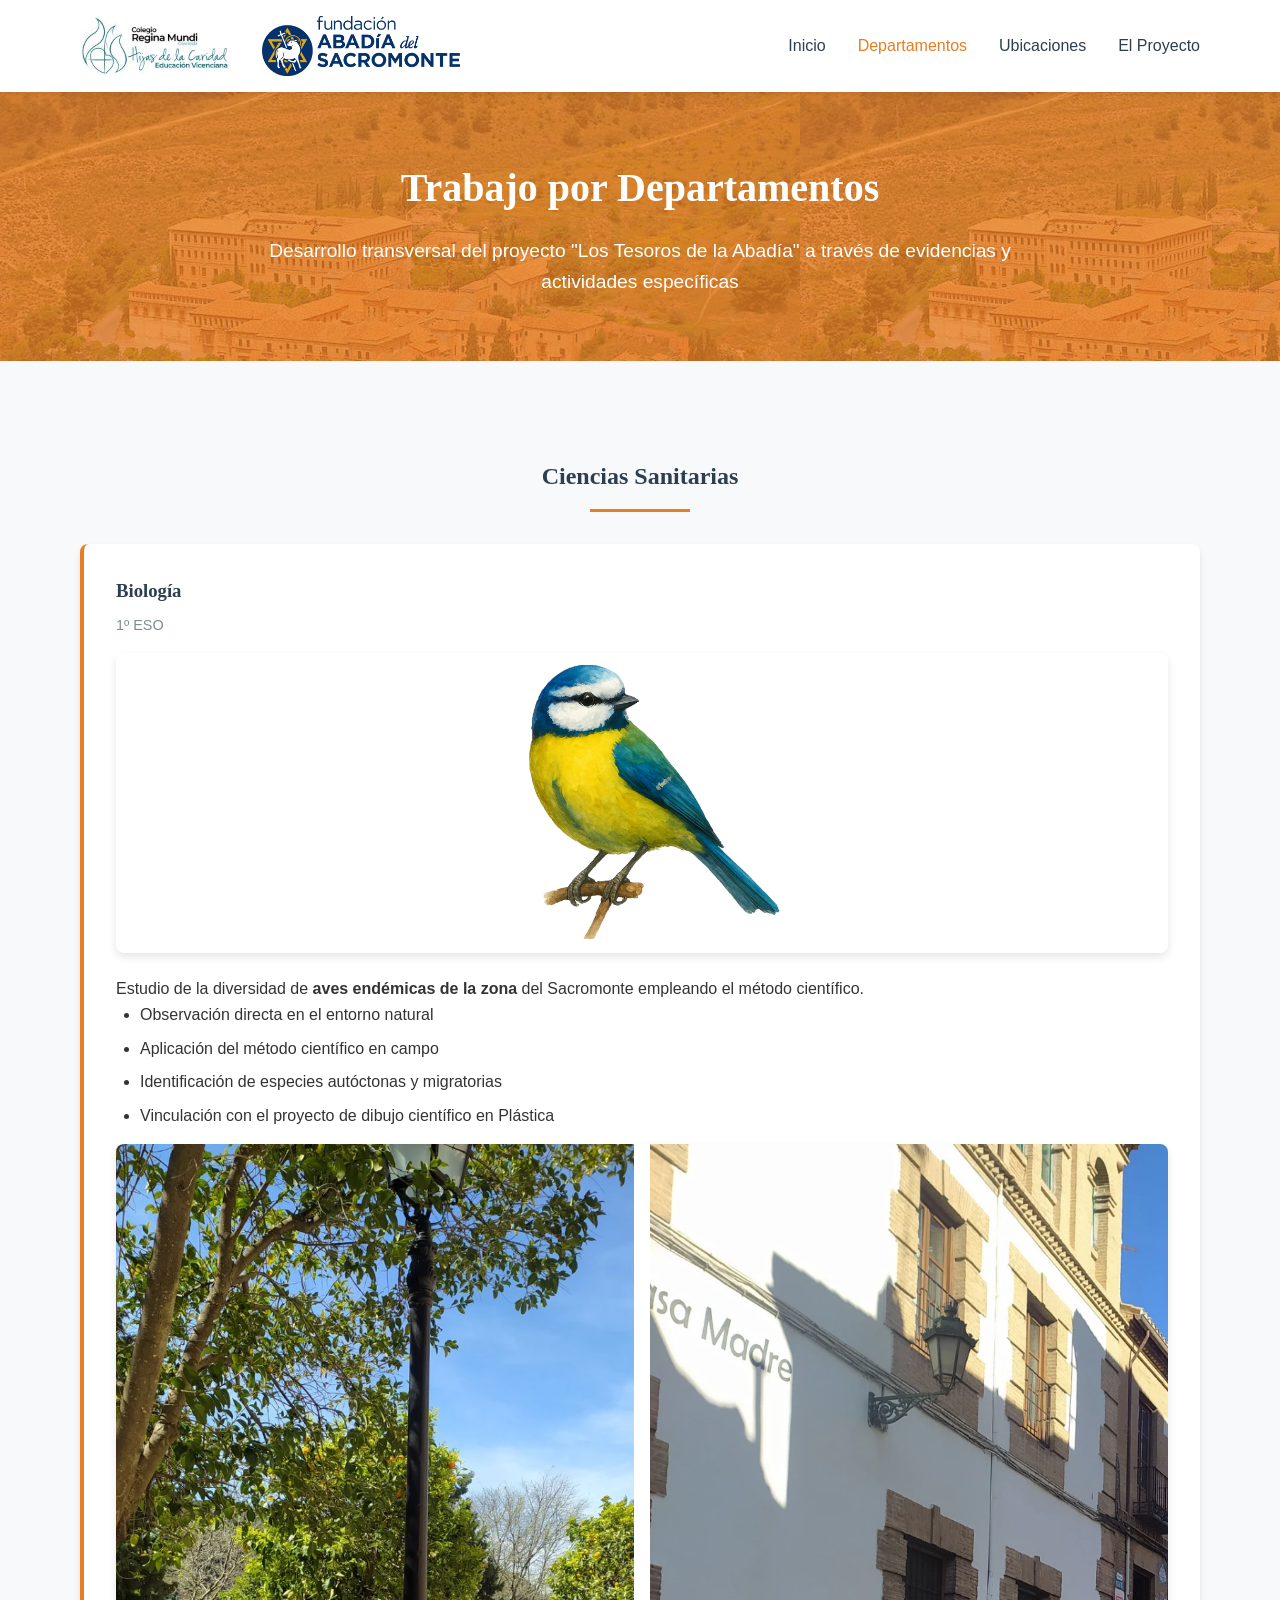
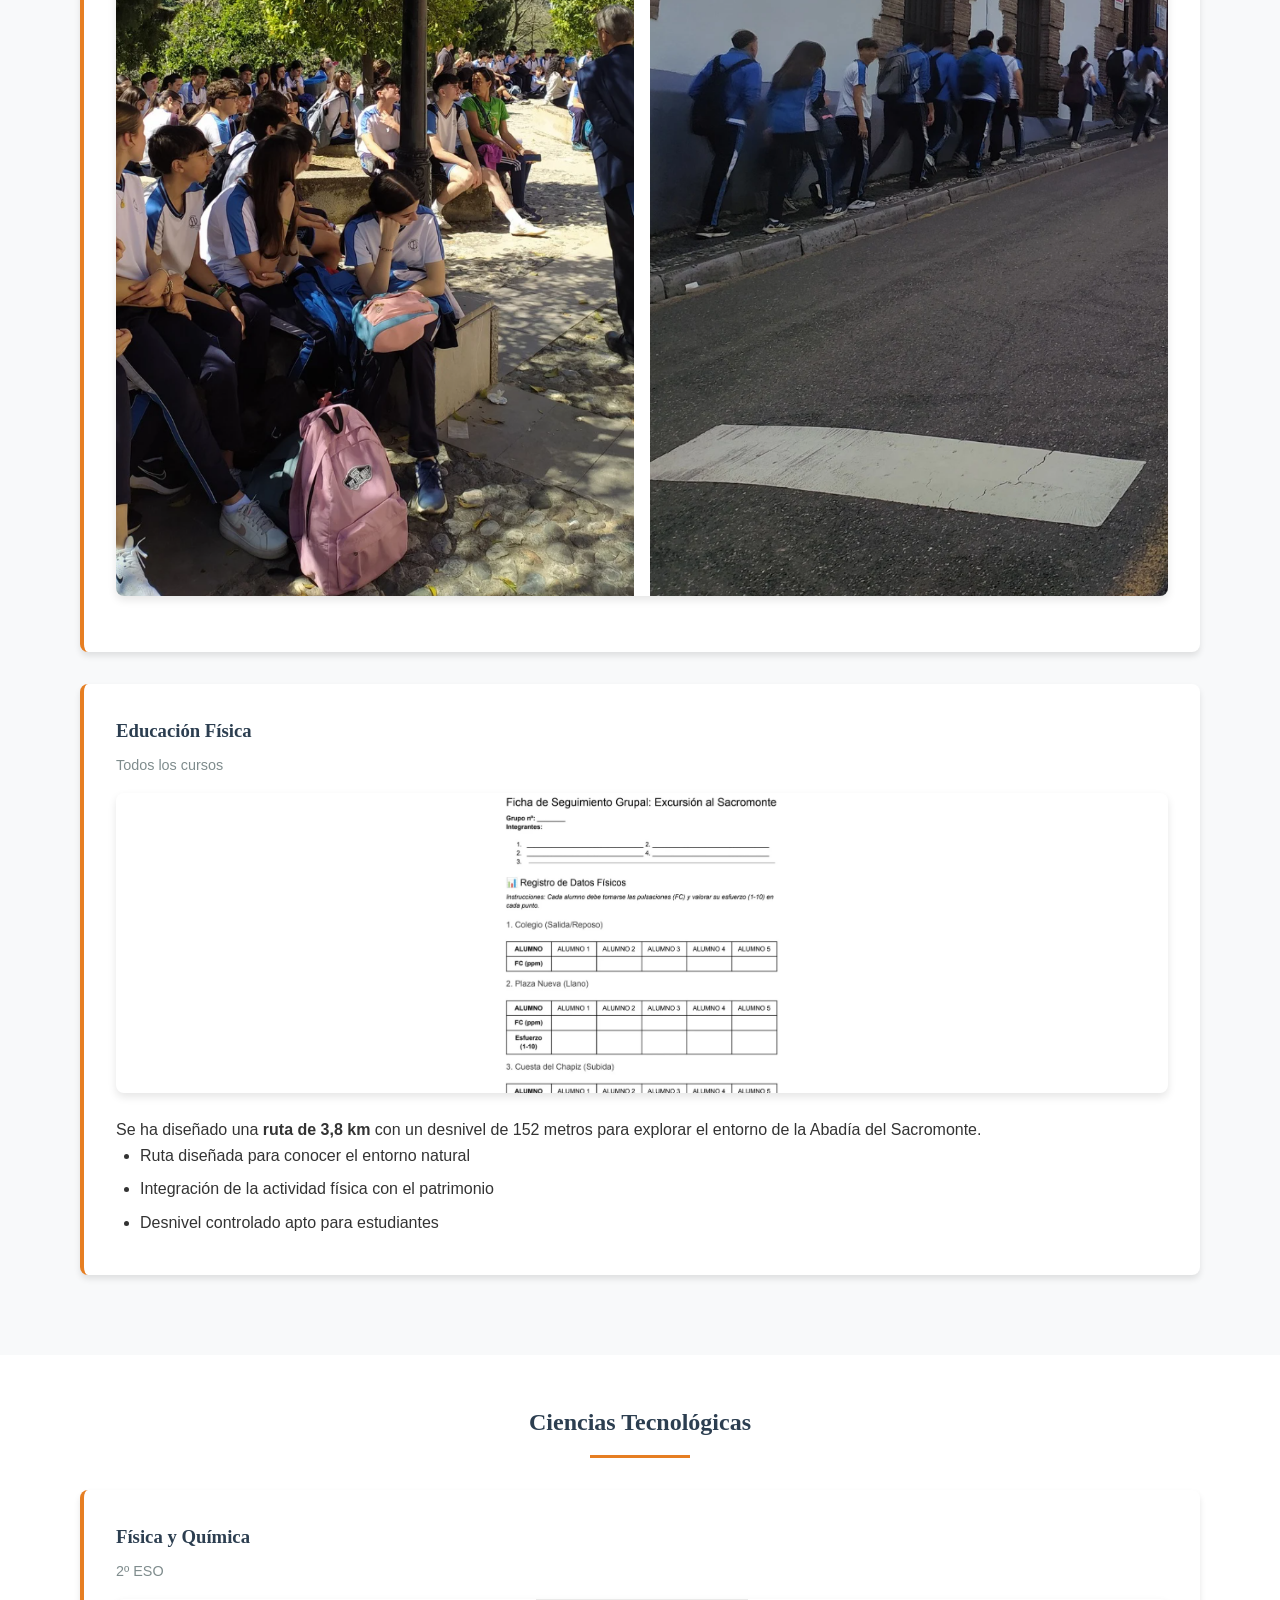
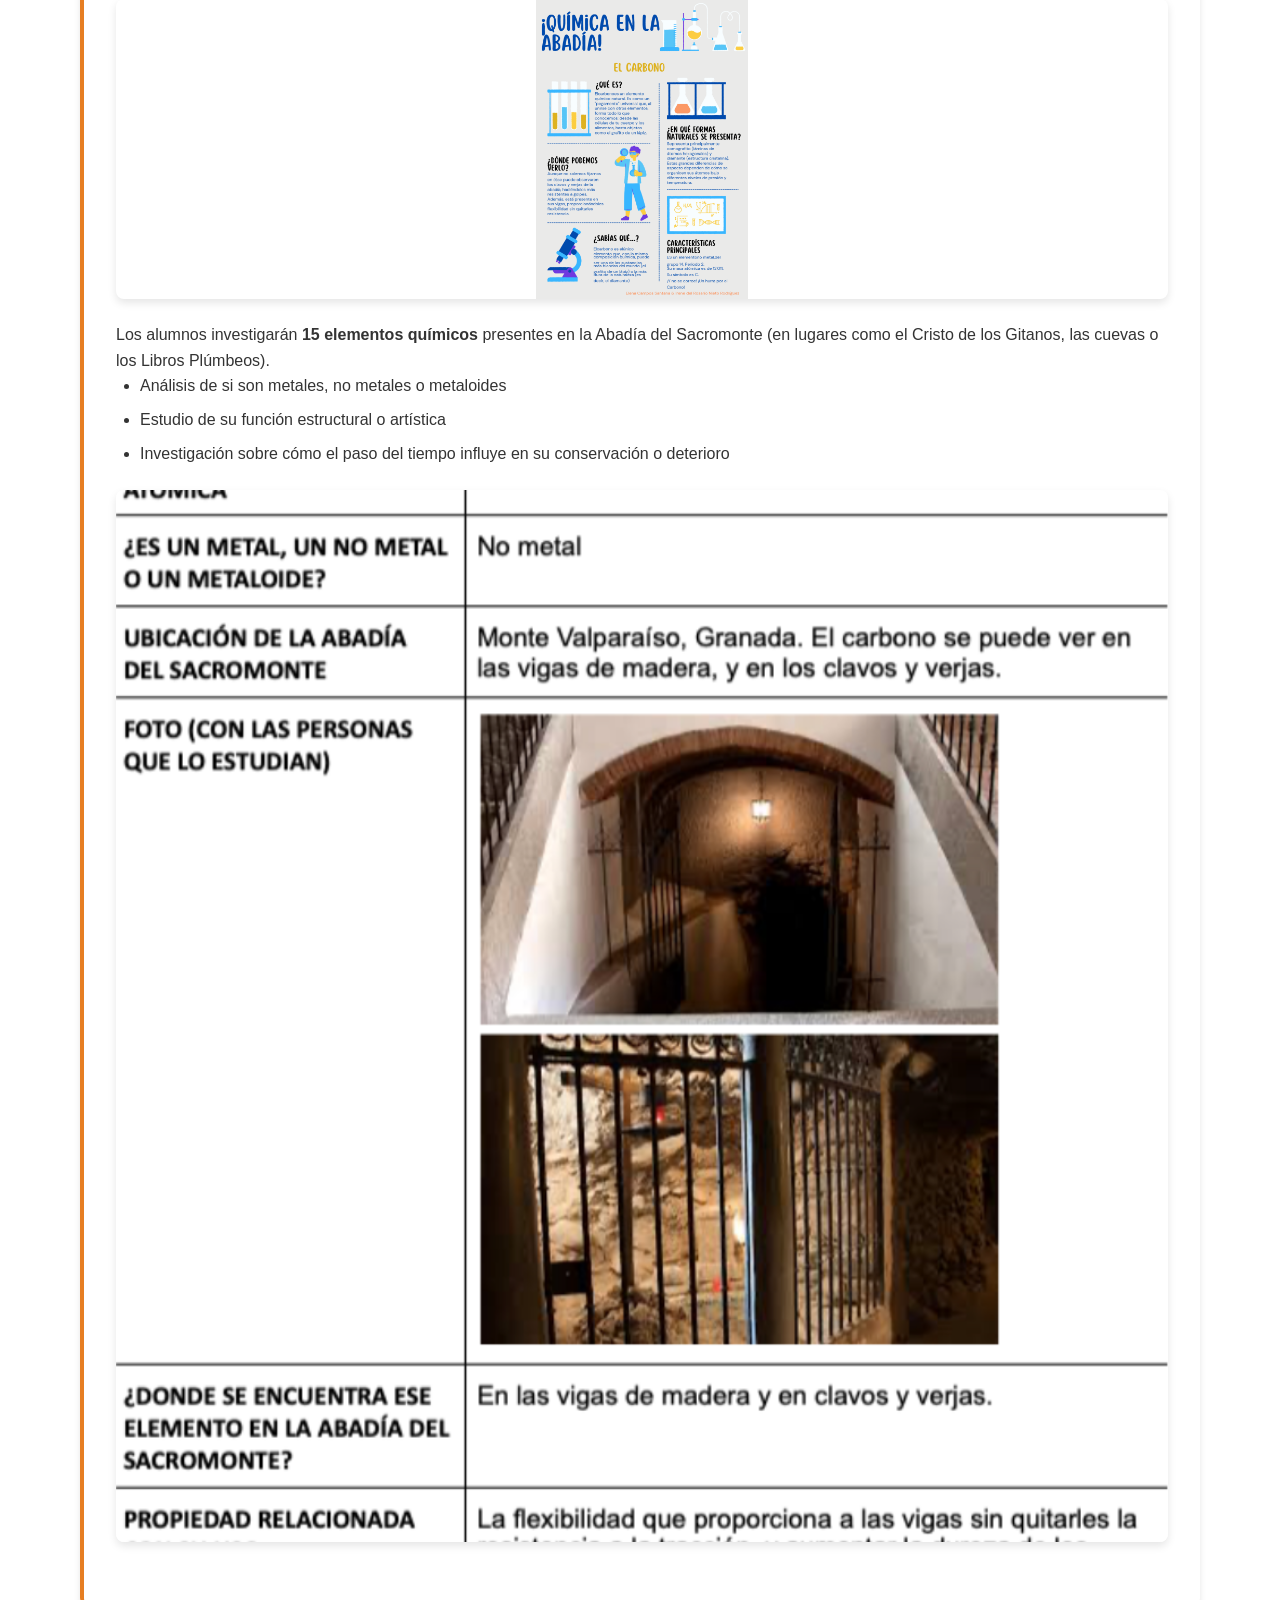
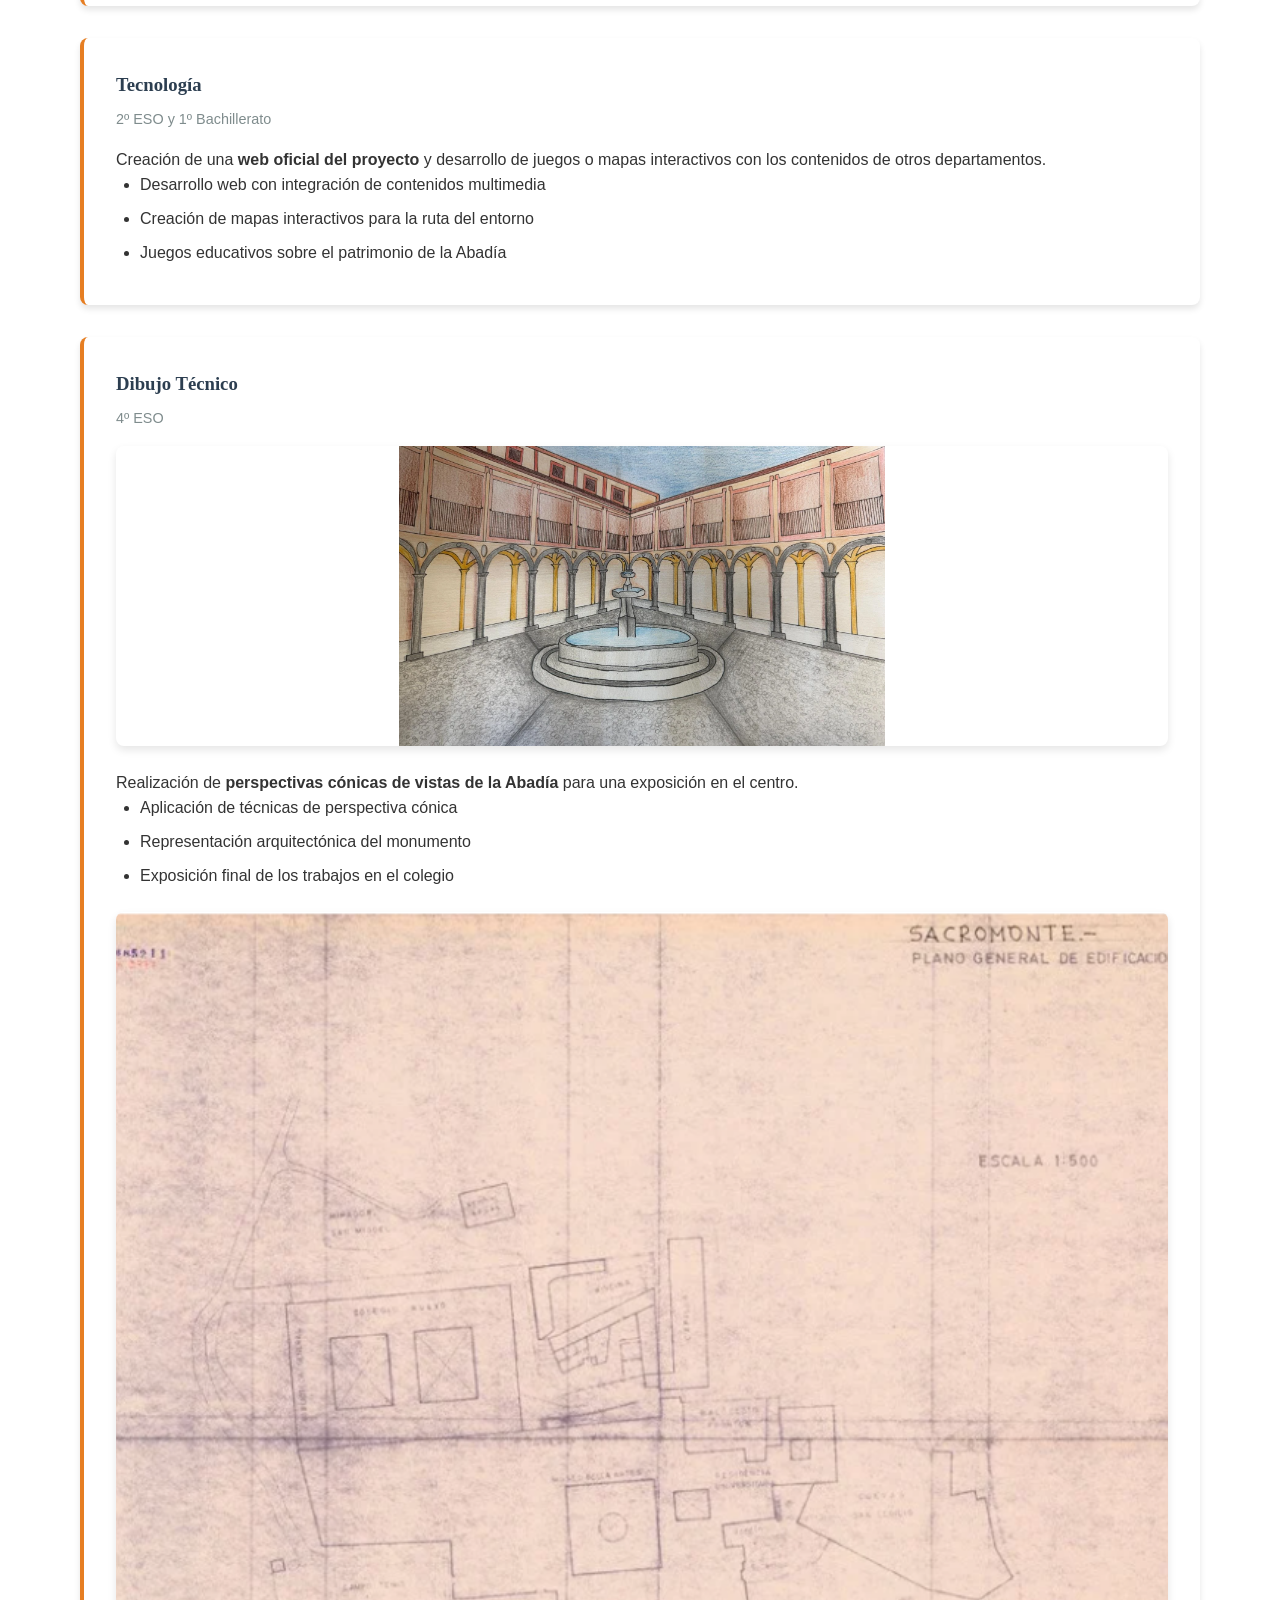
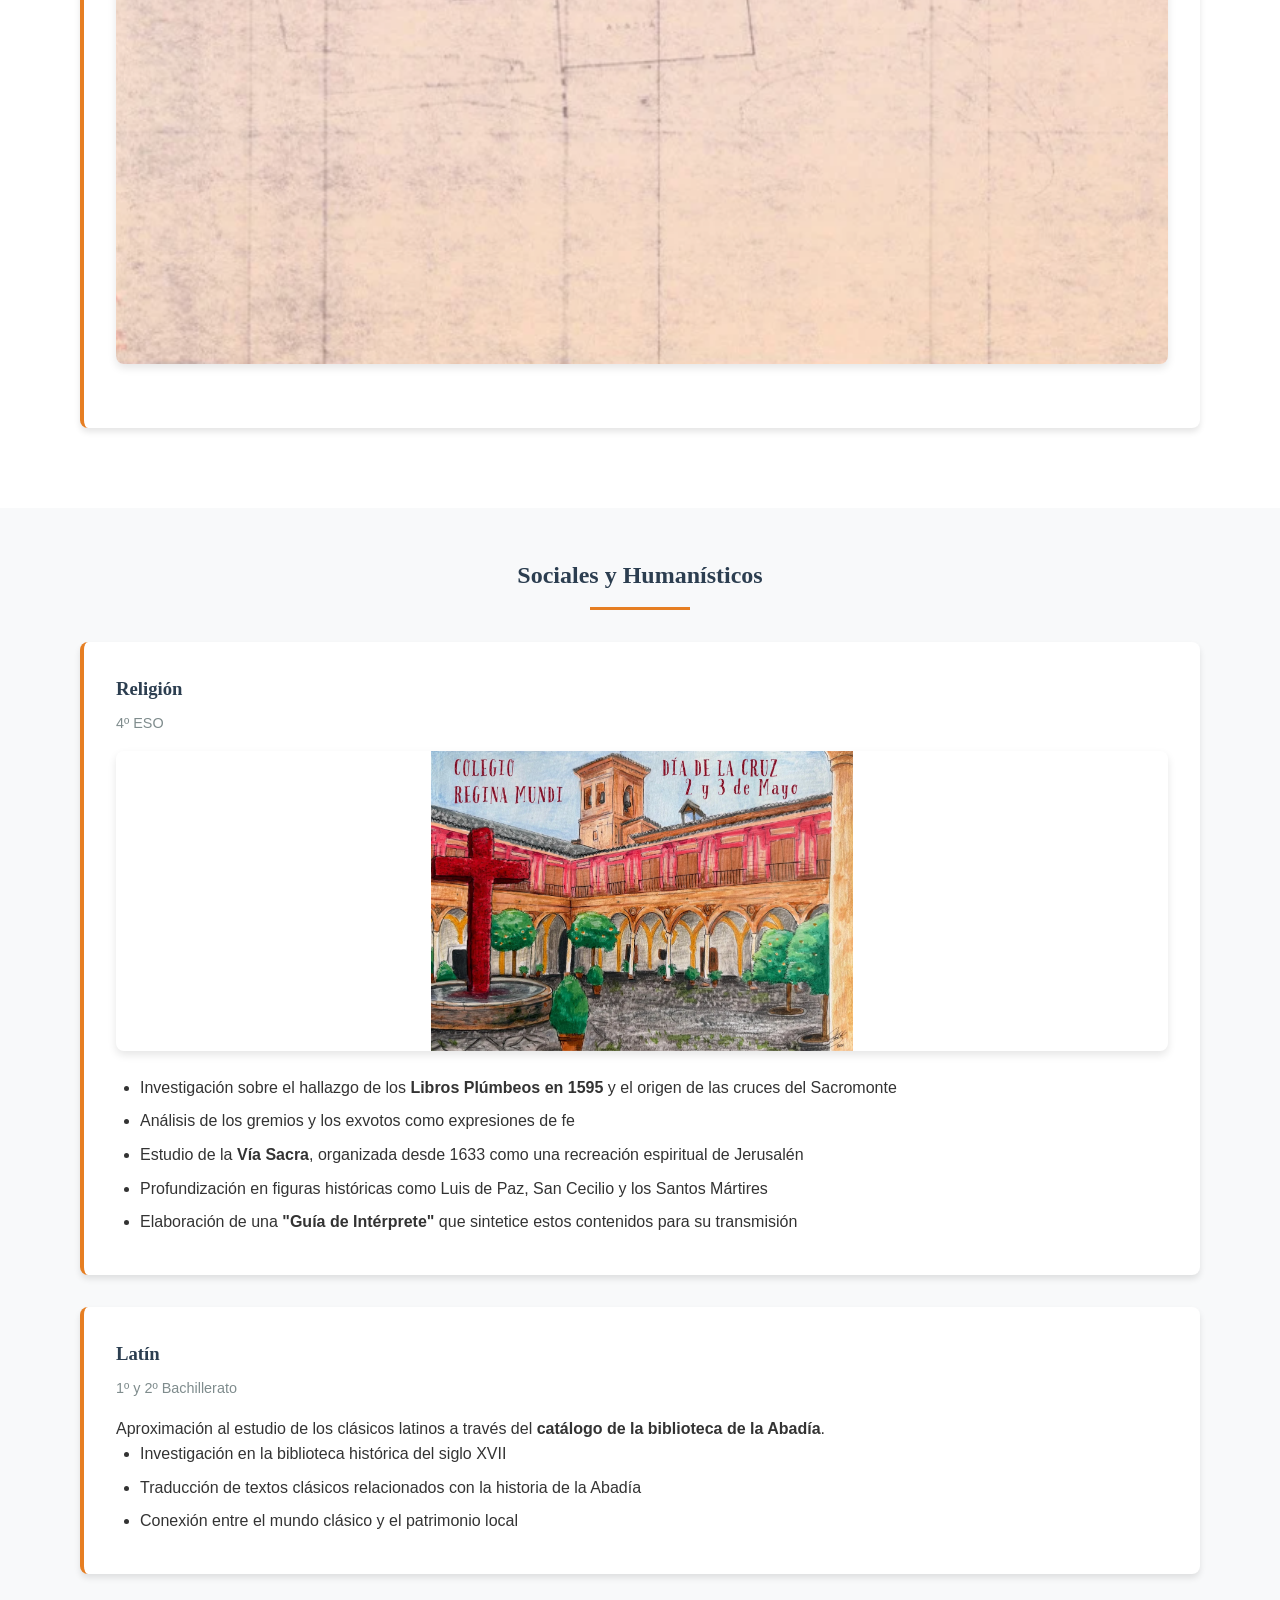
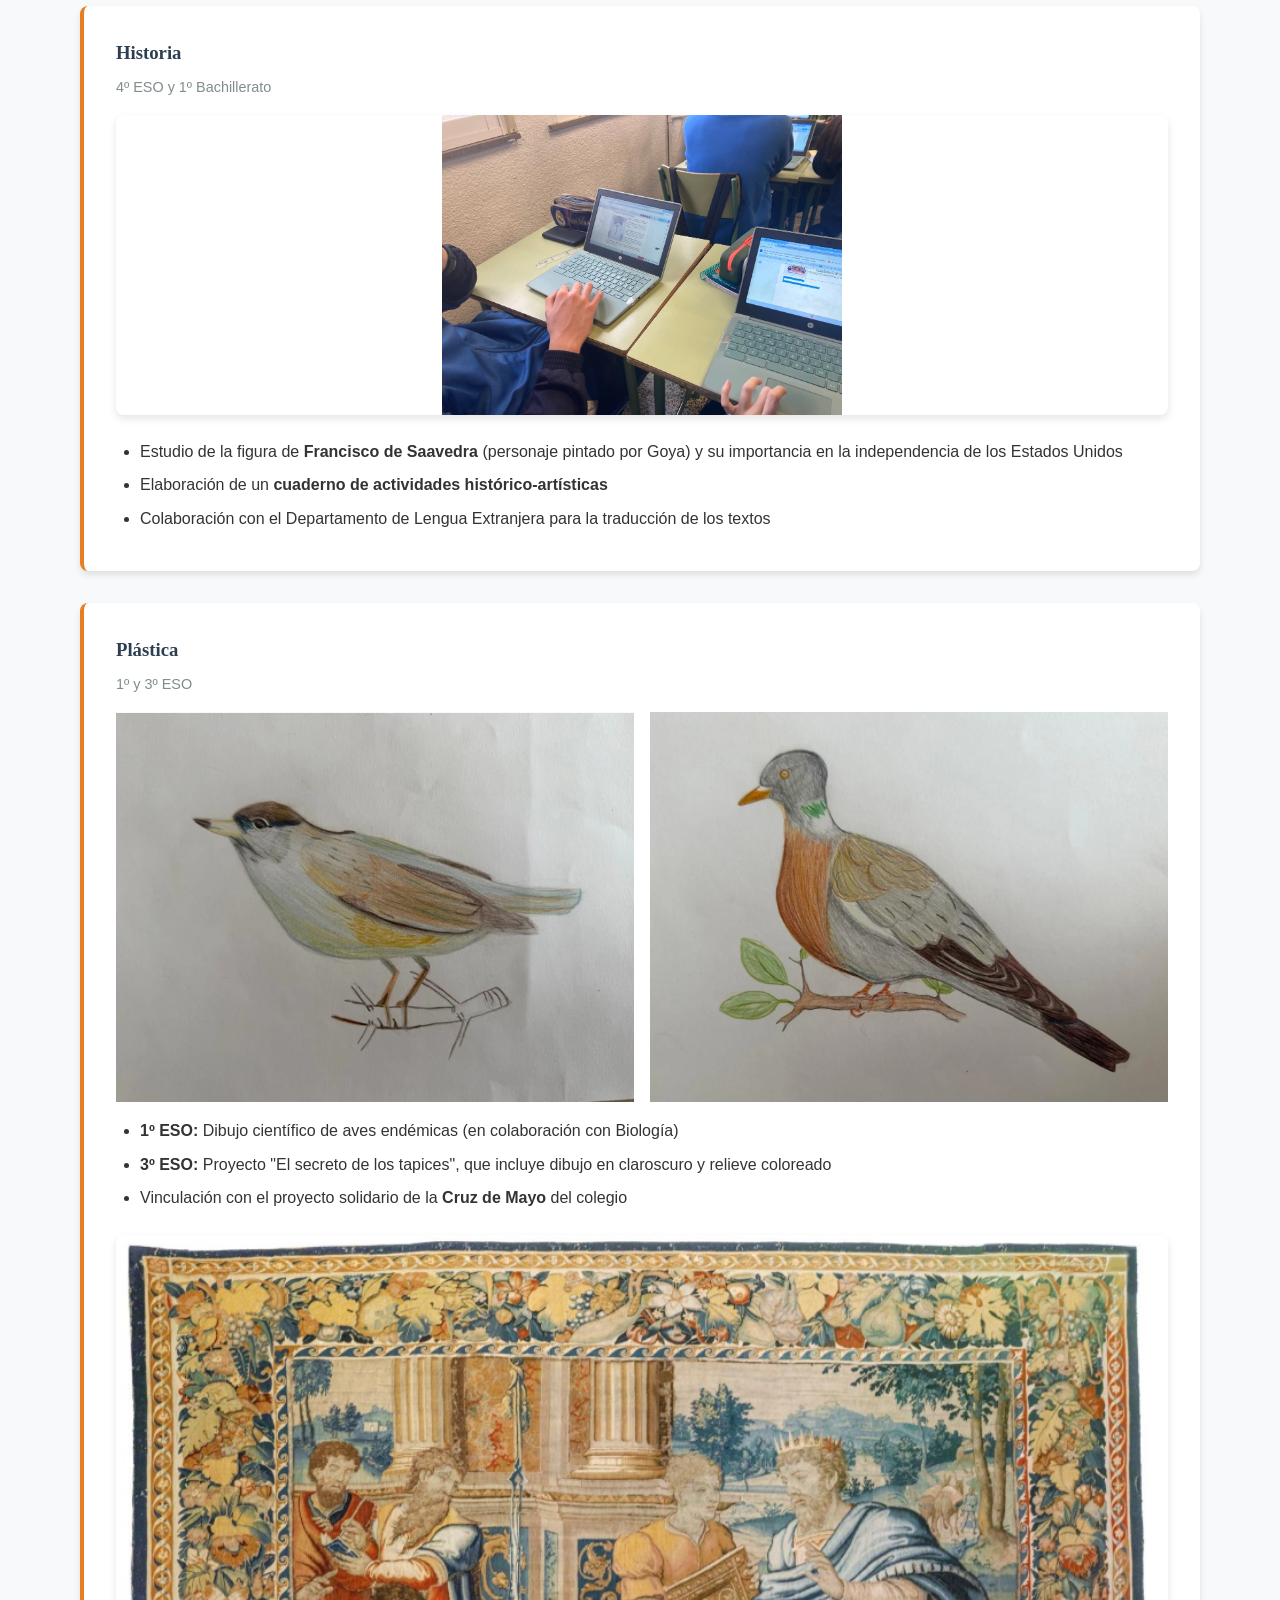
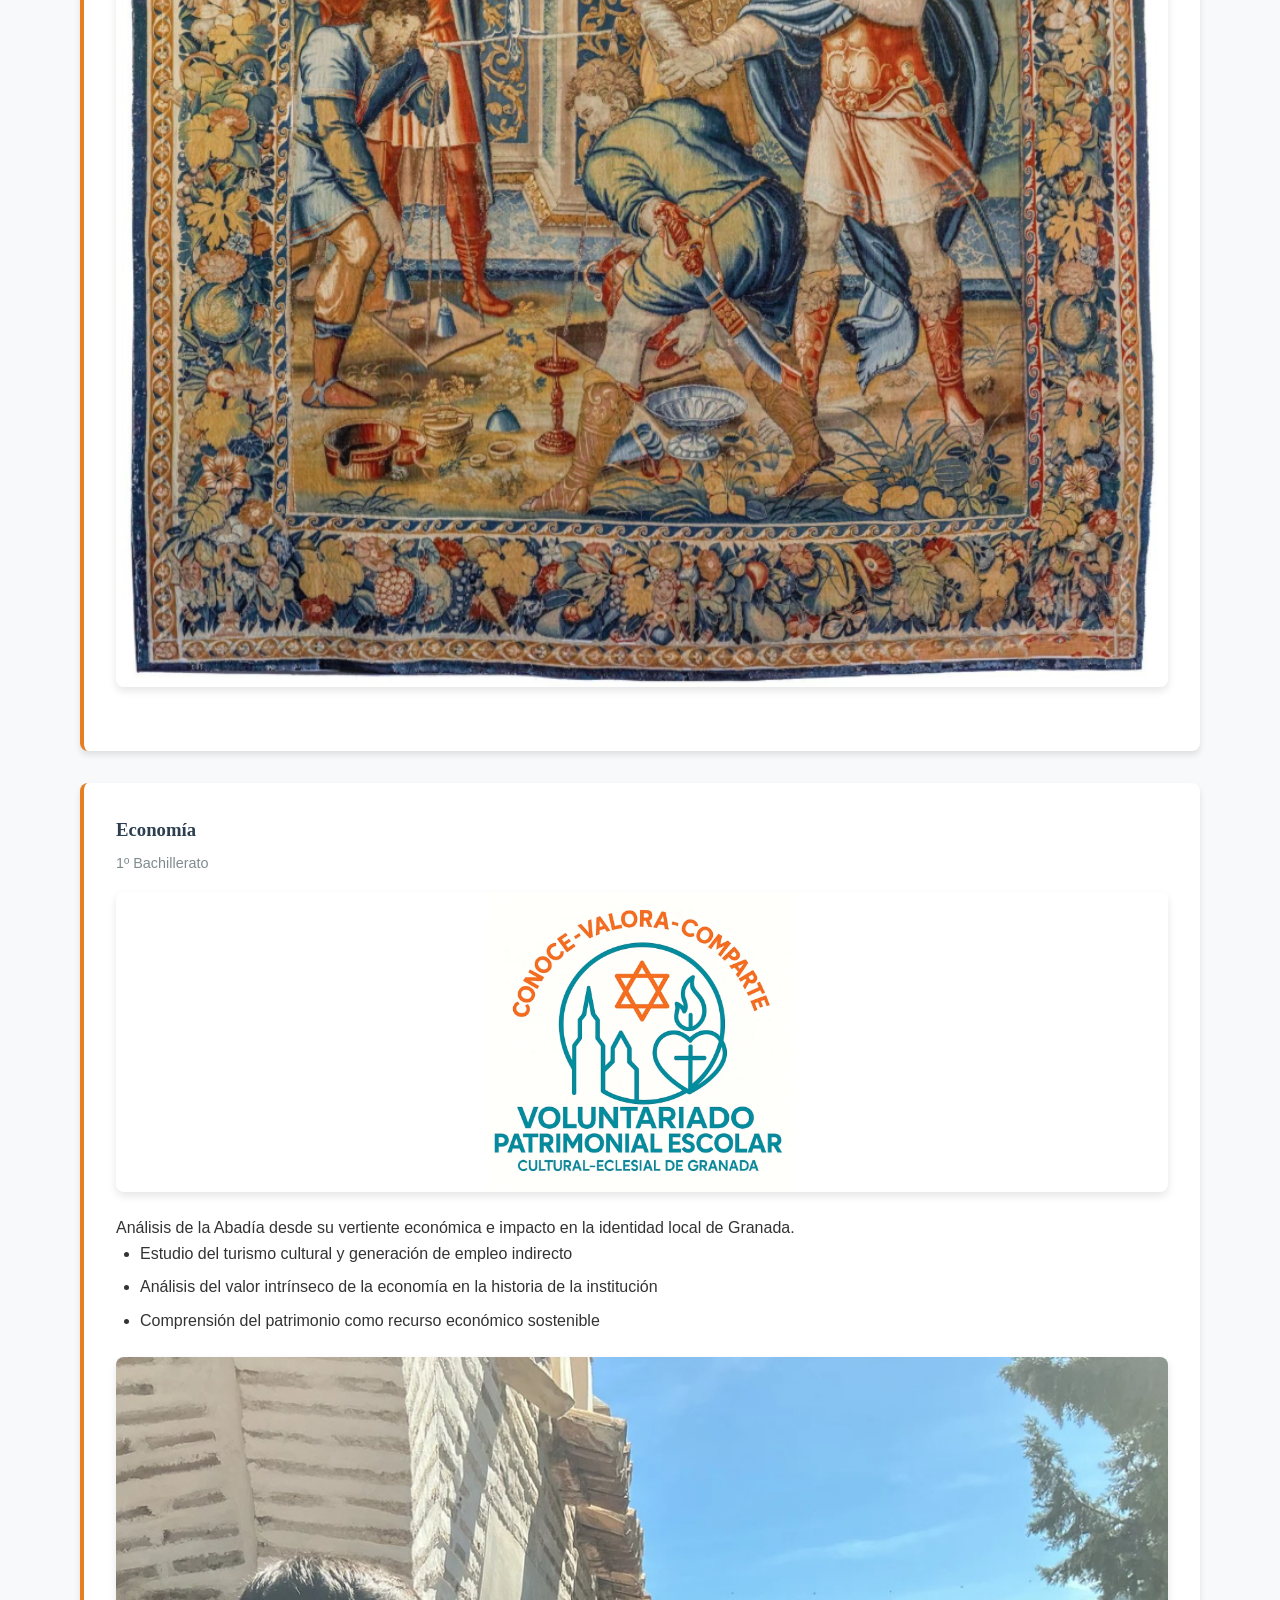
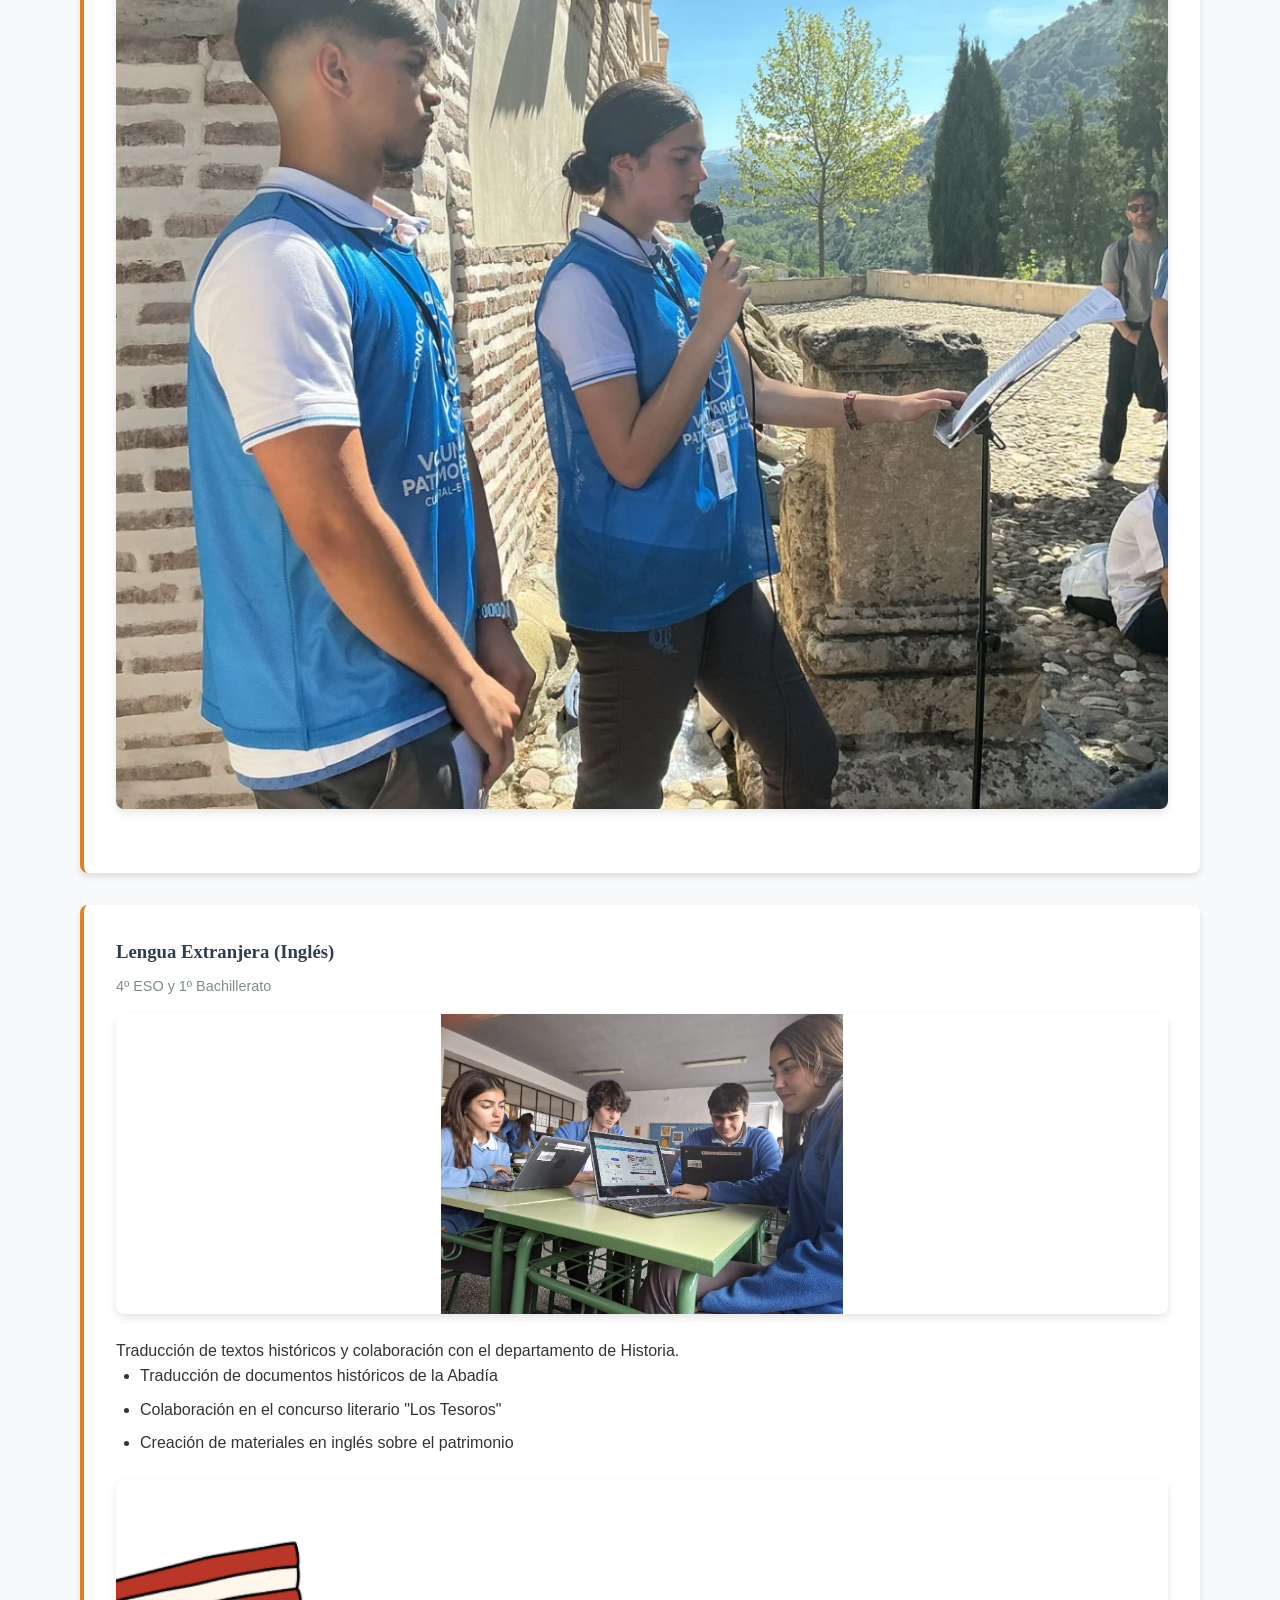
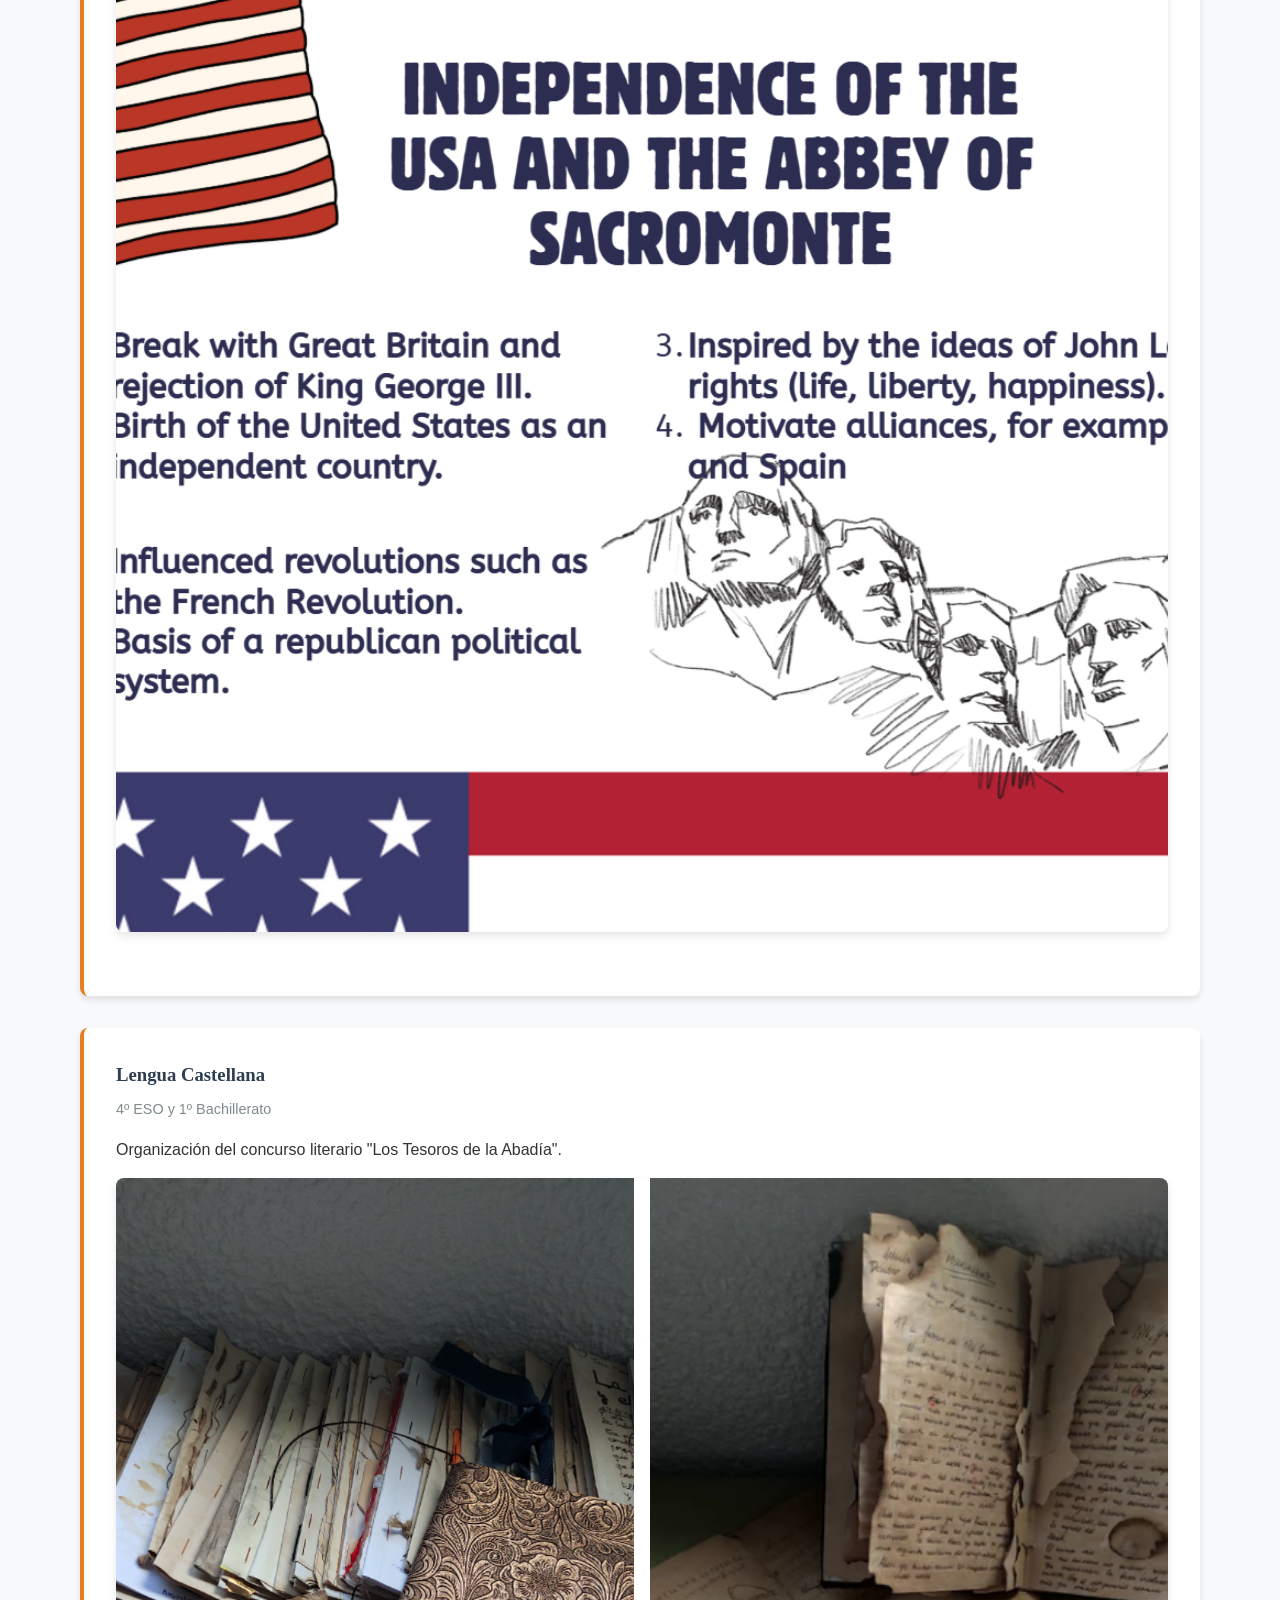
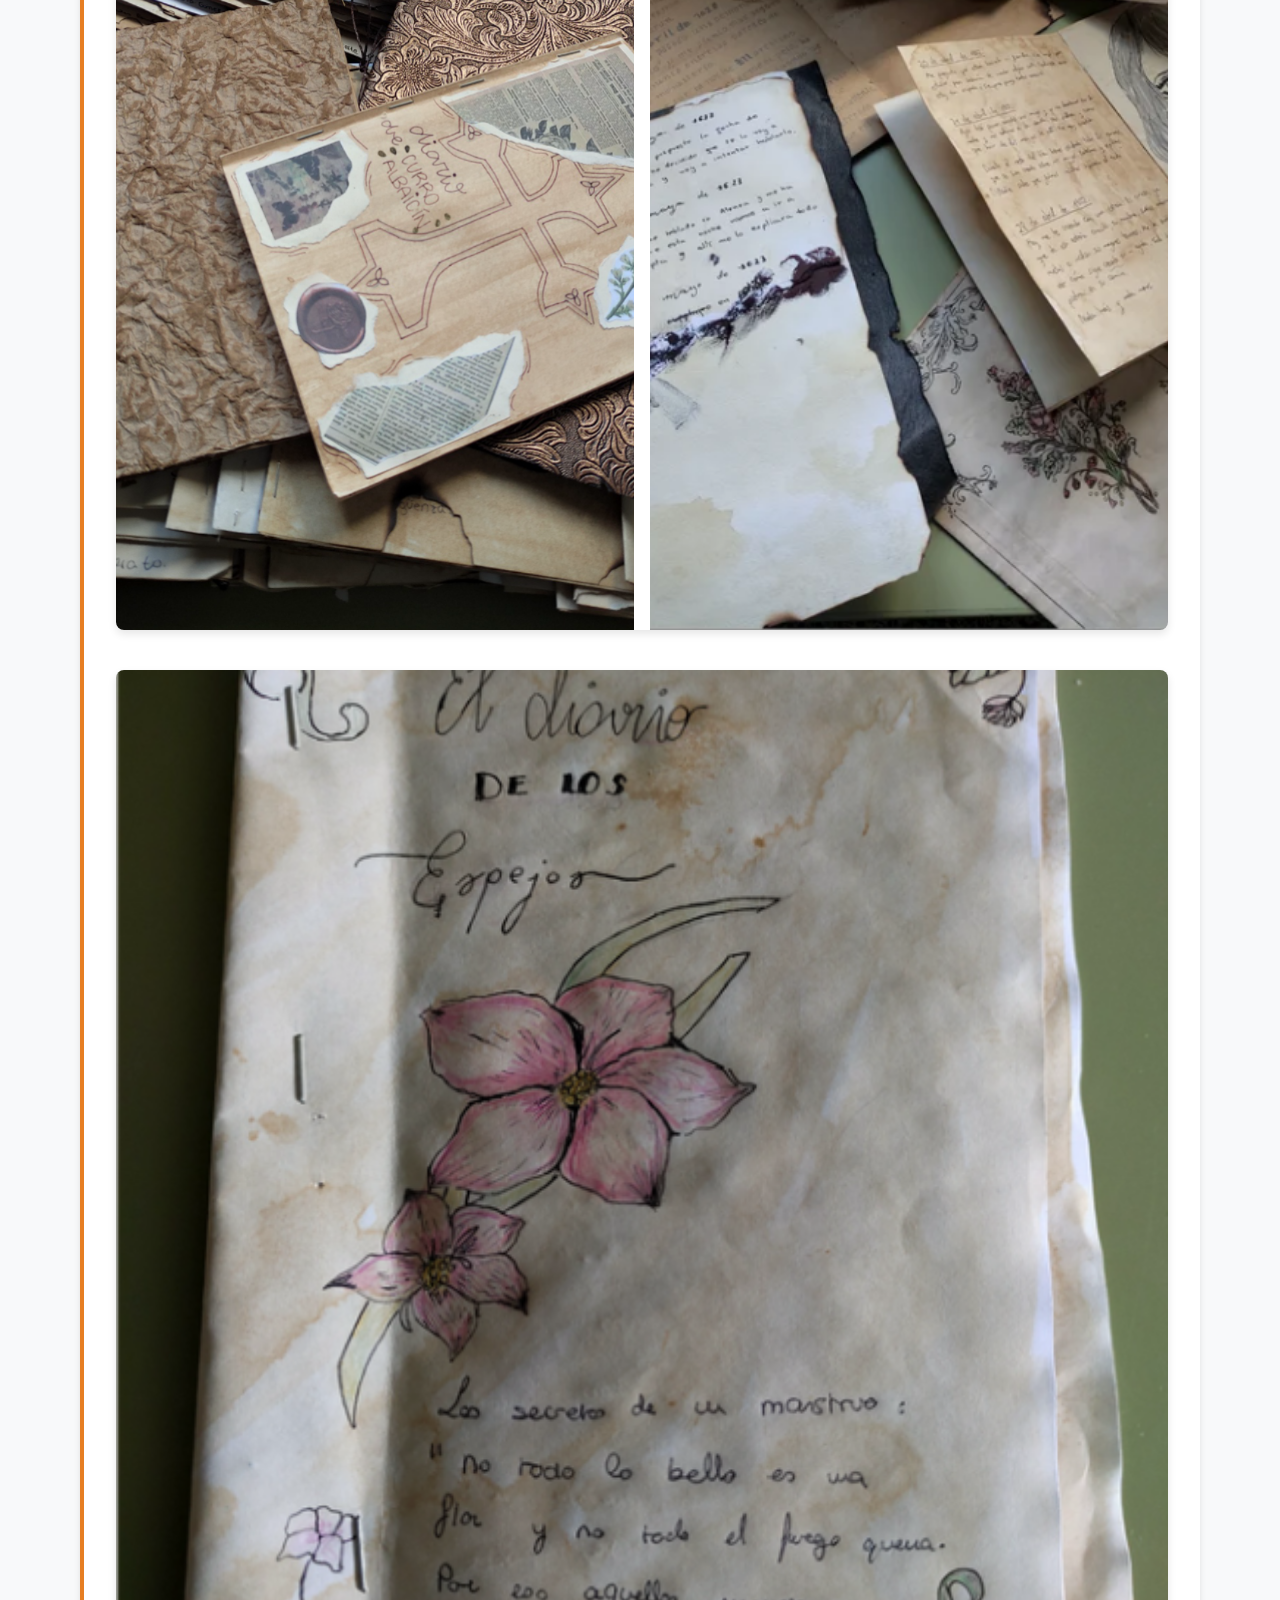
==== trabajo TIC/departamentos.html @ 8a3d7cd7 "Add files via upload" ====
<!DOCTYPE html>
<html lang="es">
<head>
    <meta charset="UTF-8">
    <meta name="viewport" content="width=device-width, initial-scale=1.0">
    <title>Departamentos - Tesoros de la Abadía</title>
    <link rel="stylesheet" href="style.css">
    <link rel="icon" href="images/logo-colegio.jpg">
</head>
<body>
    <header>
        <div class="container header-content">
            <div class="logos">
                <img src="images/logo-colegio.jpg" alt="Logo Colegio Regina Mundi" class="logo">
                <img src="images/logo-abadia.png" alt="Logo Abadía del Sacromonte" class="logo">
            </div>
            <nav>
                <ul>
                    <li><a href="index.html">Inicio</a></li>
                    <li><a href="departamentos.html" class="active">Departamentos</a></li>
                    <li><a href="index.html#mapas">Ubicaciones</a></li>
                    <li><a href="index.html#proyecto">El Proyecto</a></li>
                </ul>
            </nav>
        </div>
    </header>

    <section class="hero" style="background: linear-gradient(rgba(230, 126, 34, 0.8), rgba(230, 126, 34, 0.8)), url('images/abadia.jpg');">
        <div class="container">
            <h1>Trabajo por Departamentos</h1>
            <p>Desarrollo transversal del proyecto "Los Tesoros de la Abadía" a través de evidencias y actividades específicas</p>
        </div>
    </section>

    <!-- CIENCIAS SANITARIAS -->
    <section class="section">
        <div class="container">
            <h2 class="section-title">Ciencias Sanitarias</h2>

            <div class="department-card">
                <h3>Biología</h3>
                <p class="course">1º ESO</p>
                <img src="images/biologia-ave.png" alt="Estudio de aves" style="width:100%; border-radius:8px; margin-bottom:1rem; max-height:300px; object-fit:contain;">
                <p>Estudio de la diversidad de <strong>aves endémicas de la zona</strong> del Sacromonte empleando el método científico.</p>
                <ul>
                    <li>Observación directa en el entorno natural</li>
                    <li>Aplicación del método científico en campo</li>
                    <li>Identificación de especies autóctonas y migratorias</li>
                    <li>Vinculación con el proyecto de dibujo científico en Plástica</li>
                </ul>
                <div class="img-container" style="display: grid; grid-template-columns: 1fr 1fr; gap: 1rem; margin-top: 1rem;">
                    <img src="images/biologia-salida-alumnos1.png" alt="Salida al campo">
                    <img src="images/biologia-salida-alumnos2.png" alt="Alumnos trabajando">
                </div>
            </div>

            <div class="department-card">
                <h3>Educación Física</h3>
                <p class="course">Todos los cursos</p>
                <img src="images/educacion-fisica.png" alt="Educación Física" style="width:100%; border-radius:8px; margin-bottom:1rem; max-height:300px; object-fit:contain;">
                <p>Se ha diseñado una <strong>ruta de 3,8 km</strong> con un desnivel de 152 metros para explorar el entorno de la Abadía del Sacromonte.</p>
                <ul>
                    <li>Ruta diseñada para conocer el entorno natural</li>
                    <li>Integración de la actividad física con el patrimonio</li>
                    <li>Desnivel controlado apto para estudiantes</li>
                </ul>
            </div>
        </div>
    </section>

    <!-- CIENCIAS TECNOLÓGICAS -->
    <section class="section" style="background-color: #fff;">
        <div class="container">
            <h2 class="section-title">Ciencias Tecnológicas</h2>

            <div class="department-card">
                <h3>Física y Química</h3>
                <p class="course">2º ESO</p>
                <img src="images/quimica.png" alt="Física y Química" style="width:100%; border-radius:8px; margin-bottom:1rem; max-height:300px; object-fit:contain;">
                <p>Los alumnos investigarán <strong>15 elementos químicos</strong> presentes en la Abadía del Sacromonte (en lugares como el Cristo de los Gitanos, las cuevas o los Libros Plúmbeos).</p>
                <ul>
                    <li>Análisis de si son metales, no metales o metaloides</li>
                    <li>Estudio de su función estructural o artística</li>
                    <li>Investigación sobre cómo el paso del tiempo influye en su conservación o deterioro</li>
                </ul>
                <img src="images/quimica2.png" alt="Más imágenes de Química" class="img-container" style="margin-top:1rem;">
            </div>

            <div class="department-card">
                <h3>Tecnología</h3>
                <p class="course">2º ESO y 1º Bachillerato</p>
                <p>Creación de una <strong>web oficial del proyecto</strong> y desarrollo de juegos o mapas interactivos con los contenidos de otros departamentos.</p>
                <ul>
                    <li>Desarrollo web con integración de contenidos multimedia</li>
                    <li>Creación de mapas interactivos para la ruta del entorno</li>
                    <li>Juegos educativos sobre el patrimonio de la Abadía</li>
                </ul>
            </div>

            <div class="department-card">
                <h3>Dibujo Técnico</h3>
                <p class="course">4º ESO</p>
                <img src="images/dibujo-tecnico-claustro.png" alt="Dibujo del claustro" style="width:100%; border-radius:8px; margin-bottom:1rem; max-height:300px; object-fit:contain;">
                <p>Realización de <strong>perspectivas cónicas de vistas de la Abadía</strong> para una exposición en el centro.</p>
                <ul>
                    <li>Aplicación de técnicas de perspectiva cónica</li>
                    <li>Representación arquitectónica del monumento</li>
                    <li>Exposición final de los trabajos en el colegio</li>
                </ul>
                <img src="images/dibujo-tecnico-planos-abadia.png" alt="Planos de la Abadía" class="img-container" style="margin-top:1rem;">
            </div>
        </div>
    </section>

    <!-- SOCIALES Y HUMANÍSTICOS -->
    <section class="section">
        <div class="container">
            <h2 class="section-title">Sociales y Humanísticos</h2>

            <div class="department-card">
                <h3>Religión</h3>
                <p class="course">4º ESO</p>
                <img src="images/cartel-dia-de-la-cruz.png" alt="Día de la Cruz" style="width:100%; border-radius:8px; margin-bottom:1rem; max-height:300px; object-fit:contain;">
                <ul>
                    <li>Investigación sobre el hallazgo de los <strong>Libros Plúmbeos en 1595</strong> y el origen de las cruces del Sacromonte</li>
                    <li>Análisis de los gremios y los exvotos como expresiones de fe</li>
                    <li>Estudio de la <strong>Vía Sacra</strong>, organizada desde 1633 como una recreación espiritual de Jerusalén</li>
                    <li>Profundización en figuras históricas como Luis de Paz, San Cecilio y los Santos Mártires</li>
                    <li>Elaboración de una <strong>"Guía de Intérprete"</strong> que sintetice estos contenidos para su transmisión</li>
                </ul>
            </div>

            <div class="department-card">
                <h3>Latín</h3>
                <p class="course">1º y 2º Bachillerato</p>
                <p>Aproximación al estudio de los clásicos latinos a través del <strong>catálogo de la biblioteca de la Abadía</strong>.</p>
                <ul>
                    <li>Investigación en la biblioteca histórica del siglo XVII</li>
                    <li>Traducción de textos clásicos relacionados con la historia de la Abadía</li>
                    <li>Conexión entre el mundo clásico y el patrimonio local</li>
                </ul>
            </div>

            <div class="department-card">
                <h3>Historia</h3>
                <p class="course">4º ESO y 1º Bachillerato</p>
                <img src="images/historia-trabajando-en-clase.png" alt="Historia en clase" style="width:100%; border-radius:8px; margin-bottom:1rem; max-height:300px; object-fit:contain;">
                <ul>
                    <li>Estudio de la figura de <strong>Francisco de Saavedra</strong> (personaje pintado por Goya) y su importancia en la independencia de los Estados Unidos</li>
                    <li>Elaboración de un <strong>cuaderno de actividades histórico-artísticas</strong></li>
                    <li>Colaboración con el Departamento de Lengua Extranjera para la traducción de los textos</li>
                </ul>
            </div>

            <div class="department-card">
                <h3>Plástica</h3>
                <p class="course">1º y 3º ESO</p>
                <div class="img-contain" style="display: grid; grid-template-columns: 1fr 1fr; gap: 1rem; margin-bottom: 1rem;">
                    <img src="images/plastica-ave1.png" alt="Dibujo de aves">
                    <img src="images/plastica-ave2.png" alt="Más dibujos">
                </div>
                <ul>
                    <li><strong>1º ESO:</strong> Dibujo científico de aves endémicas (en colaboración con Biología)</li>
                    <li><strong>3º ESO:</strong> Proyecto "El secreto de los tapices", que incluye dibujo en claroscuro y relieve coloreado</li>
                    <li>Vinculación con el proyecto solidario de la <strong>Cruz de Mayo</strong> del colegio</li>
                </ul>
                <img src="images/plastica-tapiz.png" alt="Tapices" class="img-container" style="margin-top:1rem;">
            </div>

            <div class="department-card">
                <h3>Economía</h3>
                <p class="course">1º Bachillerato</p>
                <img src="images/patrimonio-cultural-logo.png" alt="Patrimonio Cultural" style="width:100%; border-radius:8px; margin-bottom:1rem; max-height:300px; object-fit:contain;">
                <p>Análisis de la Abadía desde su vertiente económica e impacto en la identidad local de Granada.</p>
                <ul>
                    <li>Estudio del turismo cultural y generación de empleo indirecto</li>
                    <li>Análisis del valor intrínseco de la economía en la historia de la institución</li>
                    <li>Comprensión del patrimonio como recurso económico sostenible</li>
                </ul>
                <img src="images/patrimonio-cultural-alumnos-trabajando.png" alt="Alumnos trabajando" class="img-container" style="margin-top:1rem;">
            </div>

            <div class="department-card">
                <h3>Lengua Extranjera (Inglés)</h3>
                <p class="course">4º ESO y 1º Bachillerato</p>
                <img src="images/ingles-trabajando-en-clase.png" alt="Inglés en clase" style="width:100%; border-radius:8px; margin-bottom:1rem; max-height:300px; object-fit:contain;">
                <p>Traducción de textos históricos y colaboración con el departamento de Historia.</p>
                <ul>
                    <li>Traducción de documentos históricos de la Abadía</li>
                    <li>Colaboración en el concurso literario "Los Tesoros"</li>
                    <li>Creación de materiales en inglés sobre el patrimonio</li>
                </ul>
                <img src="images/ingles-trabajo.png" alt="Trabajo en Inglés" class="img-contain" style="margin-top: 1rem;">
            </div>

            <div class="department-card">
                <h3>Lengua Castellana</h3>
                <p class="course">4º ESO y 1º Bachillerato</p>
                <p>Organización del concurso literario "Los Tesoros de la Abadía".</p>
                <div class="img-container" style="display: grid; grid-template-columns: 1fr 1fr; gap: 1rem; margin-top: 1rem;">
                    <img src="images/lengua-concurso-literario-diarios1.png" alt="Diarios 1">
                    <img src="images/lengua-concurso-literario-diarios2.png" alt="Diarios 2">
                </div>
                <img src="images/lengua-concurso-literario-diarios3.png" alt="Diarios 3" class="img-container" style="margin-top:1rem;">
                <img src="images/lengua-concurso-literario-instrucciones.png" alt="Instrucciones" class="img-container" style="margin-top:1rem;">
            </div>

            <div class="department-card">
                <h3>Música</h3>
                <p class="course">Todos los cursos</p>
                <img src="images/musica-coro.png" alt="Coro del colegio" style="width:100%; border-radius:8px; margin-bottom:1rem; max-height:300px; object-fit:contain;">
                <p>Preparación de un concierto en la Abadía con la participación de padres, profesores y alumnos.</p>
                <ul>
                    <li>Ensayos para el concierto en la Abadía del Sacromonte</li>
                    <li>Vinculación de la música con el patrimonio cultural</li>
                    <li>Fortalecimiento de lazos intergeneracionales</li>
                </ul>
            </div>
        </div>
    </section>

<!-- IMPACTO SOCIAL -->
    <section class="section" style="background-color: #fff;">
        <div class="container">
            <h2 class="section-title">Impacto Social y Difusión</h2>

            <div class="info-card" style="padding: 2.5rem; line-height: 1.9;">
                <h3>Participación de la Comunidad</h3>
                <img src="images/alumnos-regina-mundi.png" alt="Alumnos del colegio" style="width:100%; border-radius:8px; margin: 1.5rem 0; max-height:300px; object-fit:contain;">
                <p style="margin-bottom: 1.5rem;">Se considera imprescindible involucrar a las familias, proponiendo un <strong>concierto en la Abadía</strong> con la participación de padres, profesores y alumnos para fortalecer lazos intergeneracionales.</p>
            </div>

            <div class="info-card" style="padding: 2.5rem; line-height: 1.9;">
                <h3>Eventos de Sensibilización</h3>
                <img src="images/exposicion-en-el-centro-y-en-la-abadia.png" alt="Exposición" style="width:100%; border-radius:8px; margin: 1.5rem 0; max-height:300px; object-fit:contain;">
                <p style="margin-bottom: 1.5rem;">Se organizará una <strong>exposición en el centro y en la propia Abadía</strong> con un evento de inauguración destinado a sensibilizar a la ciudad de Granada sobre la conservación del patrimonio.</p>
            </div>

            <div class="info-card" style="padding: 2.5rem; line-height: 1.9;">
                <h3>Concepto de Pobreza Cultural</h3>
                <p>El ideario del centro busca trascender la visión tradicional de la pobreza material. Se define la falta de acceso al conocimiento de la propia historia y la ignorancia de los tesoros culturales como una forma de <strong>empobrecimiento espiritual y desprotección cultural</strong> que afecta a la identidad colectiva.</p>
            </div>

            <div class="info-card" style="border-left: 4px solid #27ae60; padding: 2.5rem; line-height: 1.9;">
                <h3 style="color: #27ae60;">Visión de Futuro</h3>
                <p>Se pretende que los alumnos se conviertan en <strong>"embajadores culturales" y "guardianes"</strong> comprometidos con la preservación del patrimonio de la Iglesia Granadina. El plan contempla dar continuidad a esta iniciativa en años sucesivos con otros monumentos de la ciudad.</p>
            </div>
        </div>
    </section>

    <footer>
        <div class="container">
            <div class="footer-content">
                <div class="footer-section">
                    <h4>Colegio Regina Mundi</h4>
                    <p>Calle Arabial, 63<br>18004 Granada</p>
                    <p>Tel: 958 250 750<br>Email: info@cevreginamundiesur.es</p>
                </div>
                <div class="footer-section">
                    <h4>Abadía del Sacromonte</h4>
                    <p>Abadía del Sacromonte, s/n<br>18010 Granada</p>
                    <p>Tel: 958 221 445<br>Email: info@abadiasacromonte.org</p>
                </div>
                <div class="footer-section">
                    <h4>Proyecto</h4>
                    <p>"Los Tesoros de la Abadía"<br>Curso 2025-2026</p>
                    <p>Arzobispado de Granada<br>Hijas de la Caridad - Educación Vicenciana</p>
                </div>
            </div>
            <div class="footer-bottom">
                <p>&copy; 2026 Proyecto Tesoros de la Abadía - Colegio Regina Mundi</p>
            </div>
        </div>
    </footer>
</body>
</html>
---- trabajo TIC/style.css ----
* {
    margin: 0;
    padding: 0;
    box-sizing: border-box;
}

body {
    font-family: 'Segoe UI', Tahoma, Geneva, Verdana, sans-serif;
    line-height: 1.6;
    color: #333;
    background-color: #f8f9fa;
}

h1, h2, h3, h4 {
    font-family: 'Georgia', serif;
    color: #2c3e50;
    margin-bottom: 1rem;
}

a {
    text-decoration: none;
    color: #3498db;
}

a:hover {
    color: #2980b9;
}

.container {
    width: 90%;
    max-width: 1200px;
    margin: 0 auto;
    padding: 0 1rem;
}

header {
    background-color: #fff;
    box-shadow: 0 2px 5px rgba(0,0,0,0.1);
    padding: 1rem 0;
    position: sticky;
    top: 0;
    z-index: 1000;
}

.header-content {
    display: flex;
    justify-content: space-between;
    align-items: center;
}

.logos {
    display: flex;
    align-items: center;
    gap: 2rem;
}

.logo {
    height: 60px;
    width: auto;
}

nav ul {
    display: flex;
    list-style: none;
    gap: 2rem;
}

nav a {
    font-weight: 500;
    color: #2c3e50;
    padding: 0.5rem 0;
    position: relative;
}

nav a.active {
    color: #e67e22;
}

nav a::after {
    content: '';
    position: absolute;
    bottom: 0;
    left: 0;
    width: 0;
    height: 2px;
    background-color: #e67e22;
    transition: width 0.3s;
}

nav a:hover::after {
    width: 100%;
}

.hero {
    background: linear-gradient(rgba(0,0,0,0.7), rgba(0,0,0,0.7)), url('https://abadiasacromonte.org/wp-content/uploads/2023/06/Screenshot_2.png');
    background-size: cover;
    background-position: center;
    color: white;
    padding: 4rem 0;
    text-align: center;
    margin-bottom: 3rem;
}

.hero h1 {
    font-size: 2.5rem;
    color: white;
    margin-bottom: 1rem;
}

.hero p {
    font-size: 1.2rem;
    max-width: 800px;
    margin: 0 auto;
}

.section {
    padding: 3rem 0;
}

.section-title {
    text-align: center;
    margin-bottom: 2rem;
    position: relative;
    padding-bottom: 1rem;
}

.section-title::after {
    content: '';
    position: absolute;
    bottom: 0;
    left: 50%;
    transform: translateX(-50%);
    width: 100px;
    height: 3px;
    background-color: #e67e22;
}

.department-card > img {
    width: 100%;
    aspect-ratio: 1 / 1;
    object-fit: cover;
    border-radius: 8px;
    margin-bottom: 1.5rem;
    box-shadow: 0 4px 8px rgba(0,0,0,0.1);
}

.img-container {
    width: 100%;
    aspect-ratio: 1 / 1;
    border-radius: 8px;
    overflow: hidden;
    box-shadow: 0 4px 8px rgba(0,0,0,0.1);
    margin-bottom: 1.5rem;
}

.img-container img {
    width: 100%;
    height: 100%;
    object-fit: cover;
}

.img-contain img {
    width: 100%;
    height: 100%;
    object-fit: contain;
    background-color: #f8f9fa;
}

.grid-2-img {
    display: grid;
    grid-template-columns: 1fr 1fr;
    gap: 1.5rem;
    margin-bottom: 1.5rem;
    aspect-ratio: 1 / 1;
}

.grid-2-img img {
    width: 100%;
    height: 100%;
    object-fit: cover;
    border-radius: 8px;
}

.grid-2-img {
    display: grid;
    grid-template-columns: 1fr 1fr;
    gap: 1.5rem;
    margin-bottom: 1.5rem;
    aspect-ratio: 1 / 1;
}

.grid-2-img img {
    width: 100%;
    height: 100%;
    object-fit: contain;
    border-radius: 8px;
}

.info-card h3 {
    color: #e67e22;
    margin-bottom: 1rem;
}

.map-container {
    width: 100%;
    height: 400px;
    border-radius: 8px;
    overflow: hidden;
    margin-top: 1.5rem;
    box-shadow: 0 4px 6px rgba(0,0,0,0.1);
}

.map-container iframe {
    width: 100%;
    height: 100%;
    border: 0;
}

footer {
    background-color: #2c3e50;
    color: white;
    padding: 3rem 0 1rem;
    margin-top: 3rem;
}

.footer-content {
    display: grid;
    grid-template-columns: repeat(auto-fit, minmax(250px, 1fr));
    gap: 2rem;
    margin-bottom: 2rem;
}

.footer-section h4 {
    color: #e67e22;
    margin-bottom: 1rem;
}

.footer-section p, .footer-section a {
    color: #ecf0f1;
}

.footer-section a:hover {
    color: #e67e22;
}

.footer-bottom {
    text-align: center;
    padding-top: 1rem;
    border-top: 1px solid rgba(255,255,255,0.1);
    color: #bdc3c7;
    font-size: 0.9rem;
}

.department-card {
    background-color: white;
    border-radius: 8px;
    box-shadow: 0 4px 6px rgba(0,0,0,0.1);
    padding: 2rem;
    margin-bottom: 2rem;
    border-left: 4px solid #e67e22;
}

.department-card h3 {
    color: #2c3e50;
    margin-bottom: 0.5rem;
}

.department-card .course {
    color: #7f8c8d;
    font-size: 0.9rem;
    margin-bottom: 1rem;
}

.department-card ul {
    list-style: disc;
    padding-left: 1.5rem;
}

.department-card li {
    margin-bottom: 0.5rem;
}

@media (max-width: 768px) {
    .header-content {
        flex-direction: column;
        gap: 1rem;
    }

    .logos {
        flex-direction: column;
        gap: 1rem;
    }

    nav ul {
        flex-direction: column;
        align-items: center;
        gap: 1rem;
    }

    .hero h1 {
        font-size: 2rem;
    }

    .map-container {
        height: 300px;
    }
}
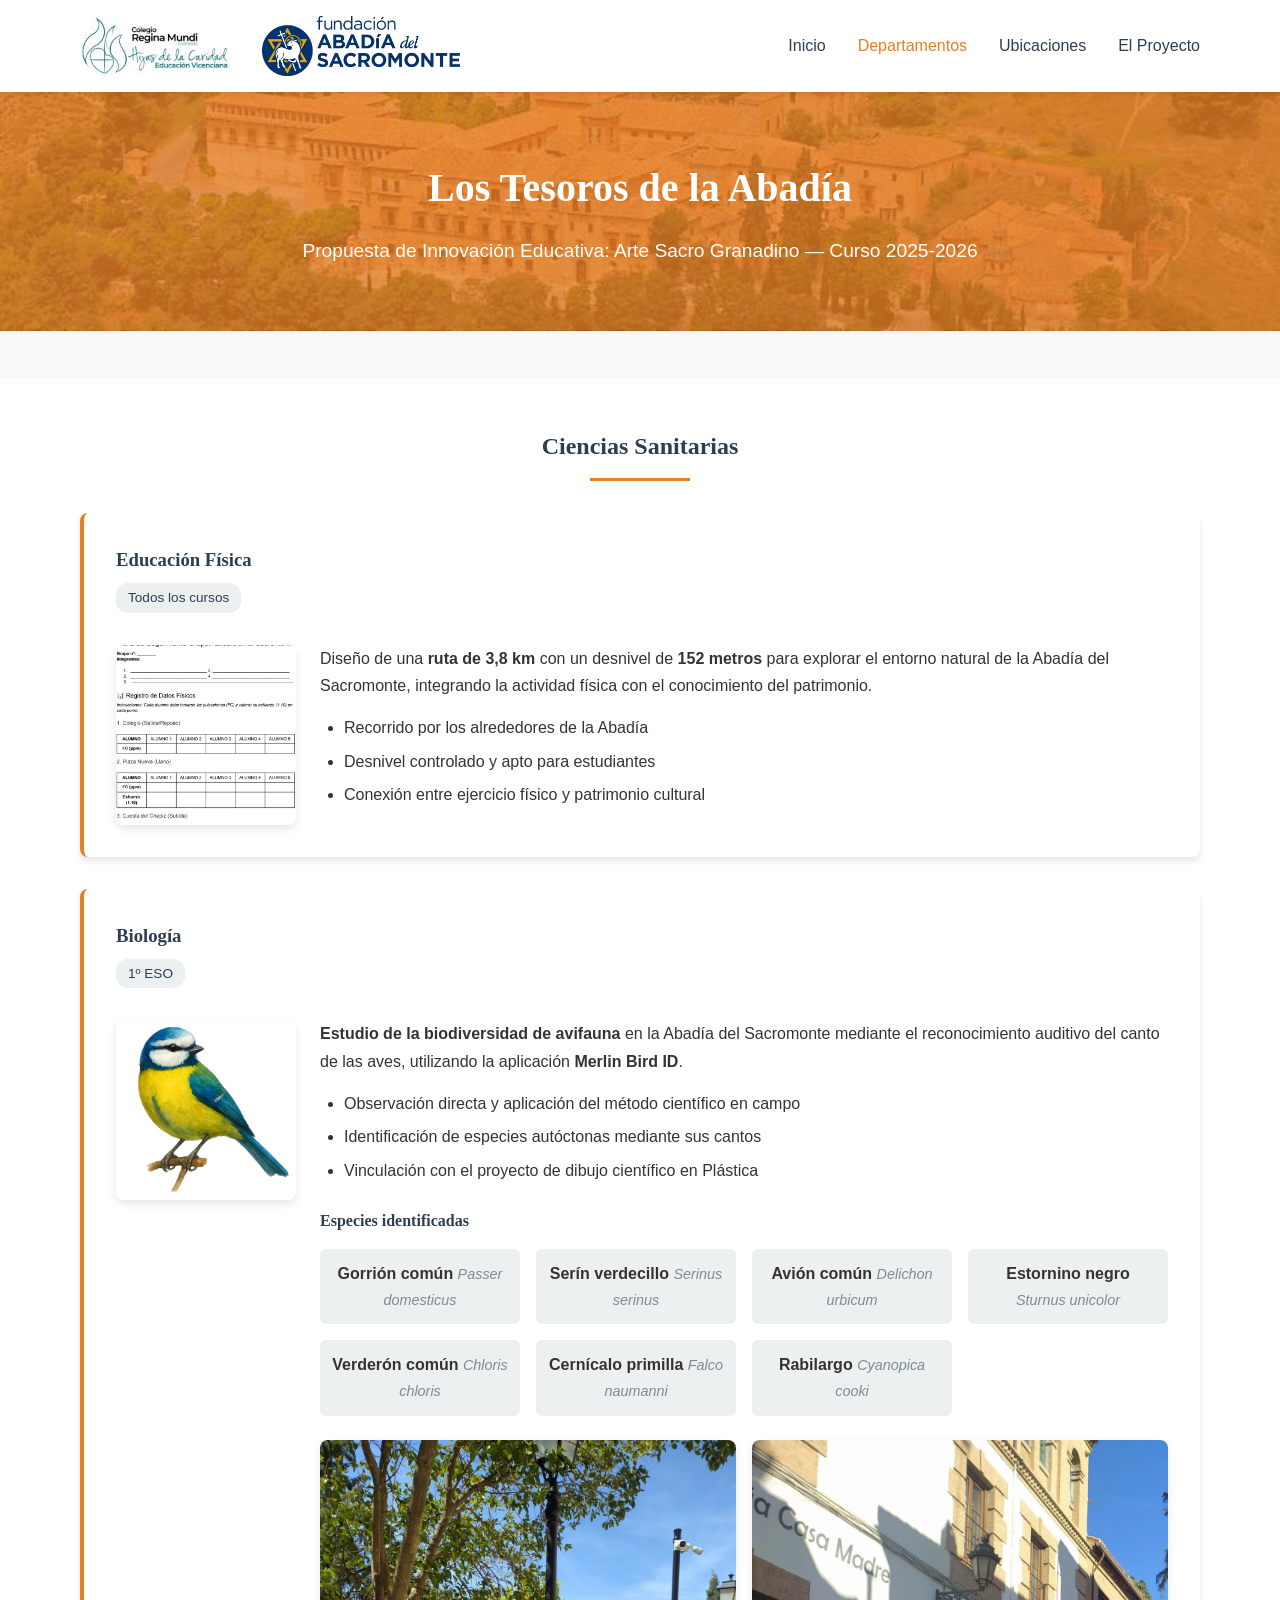
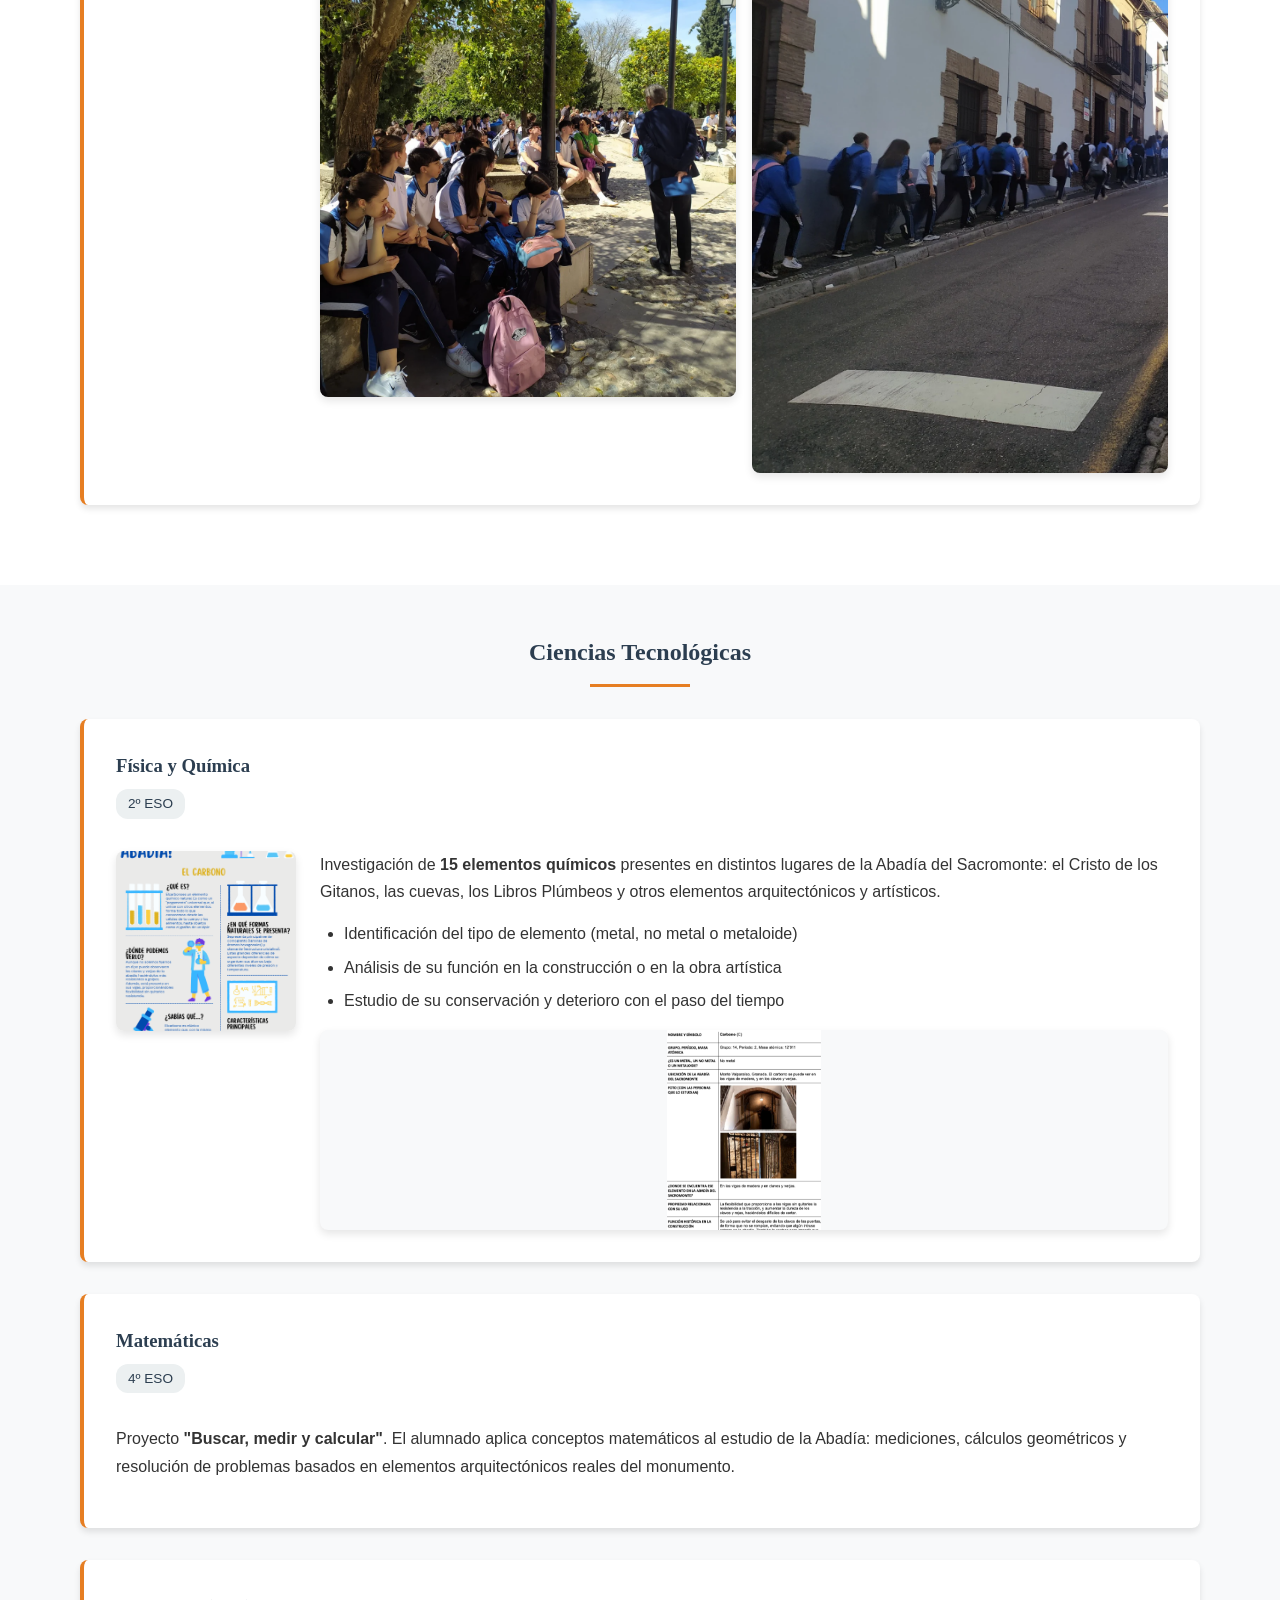
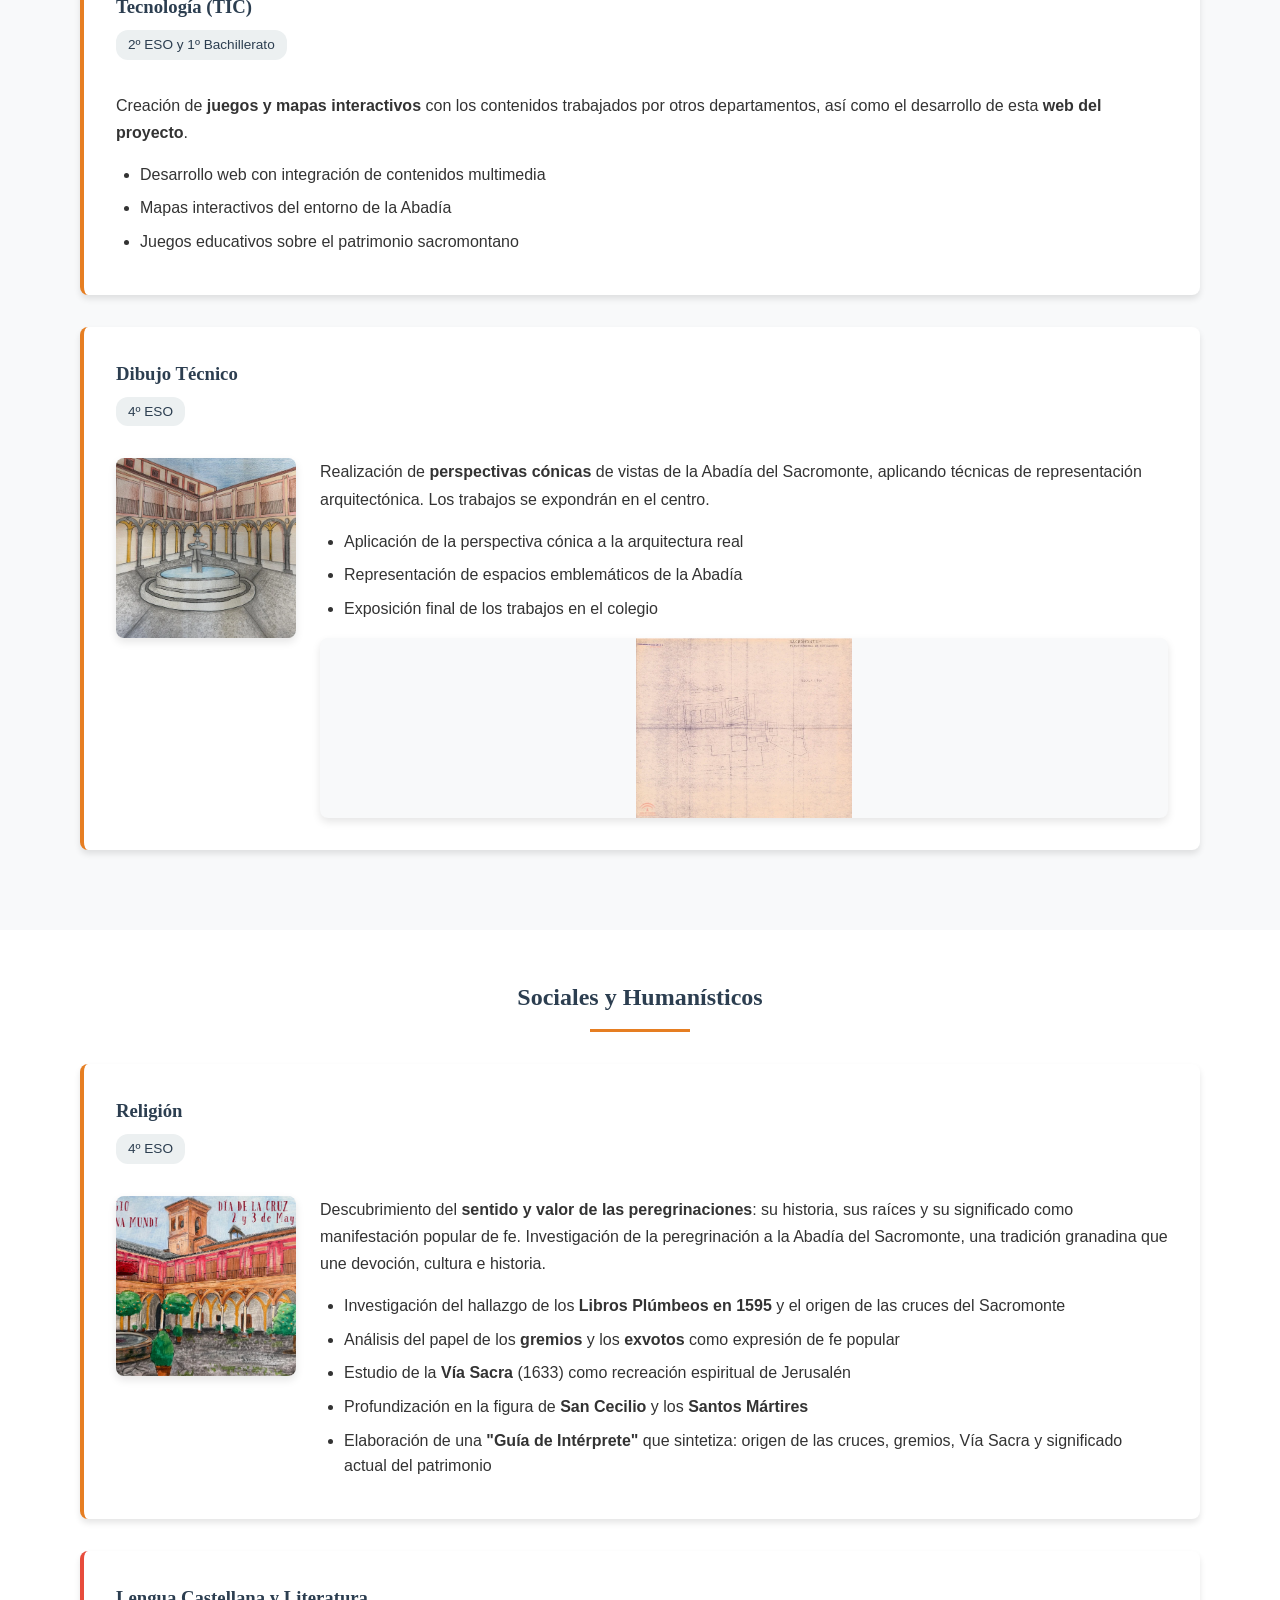
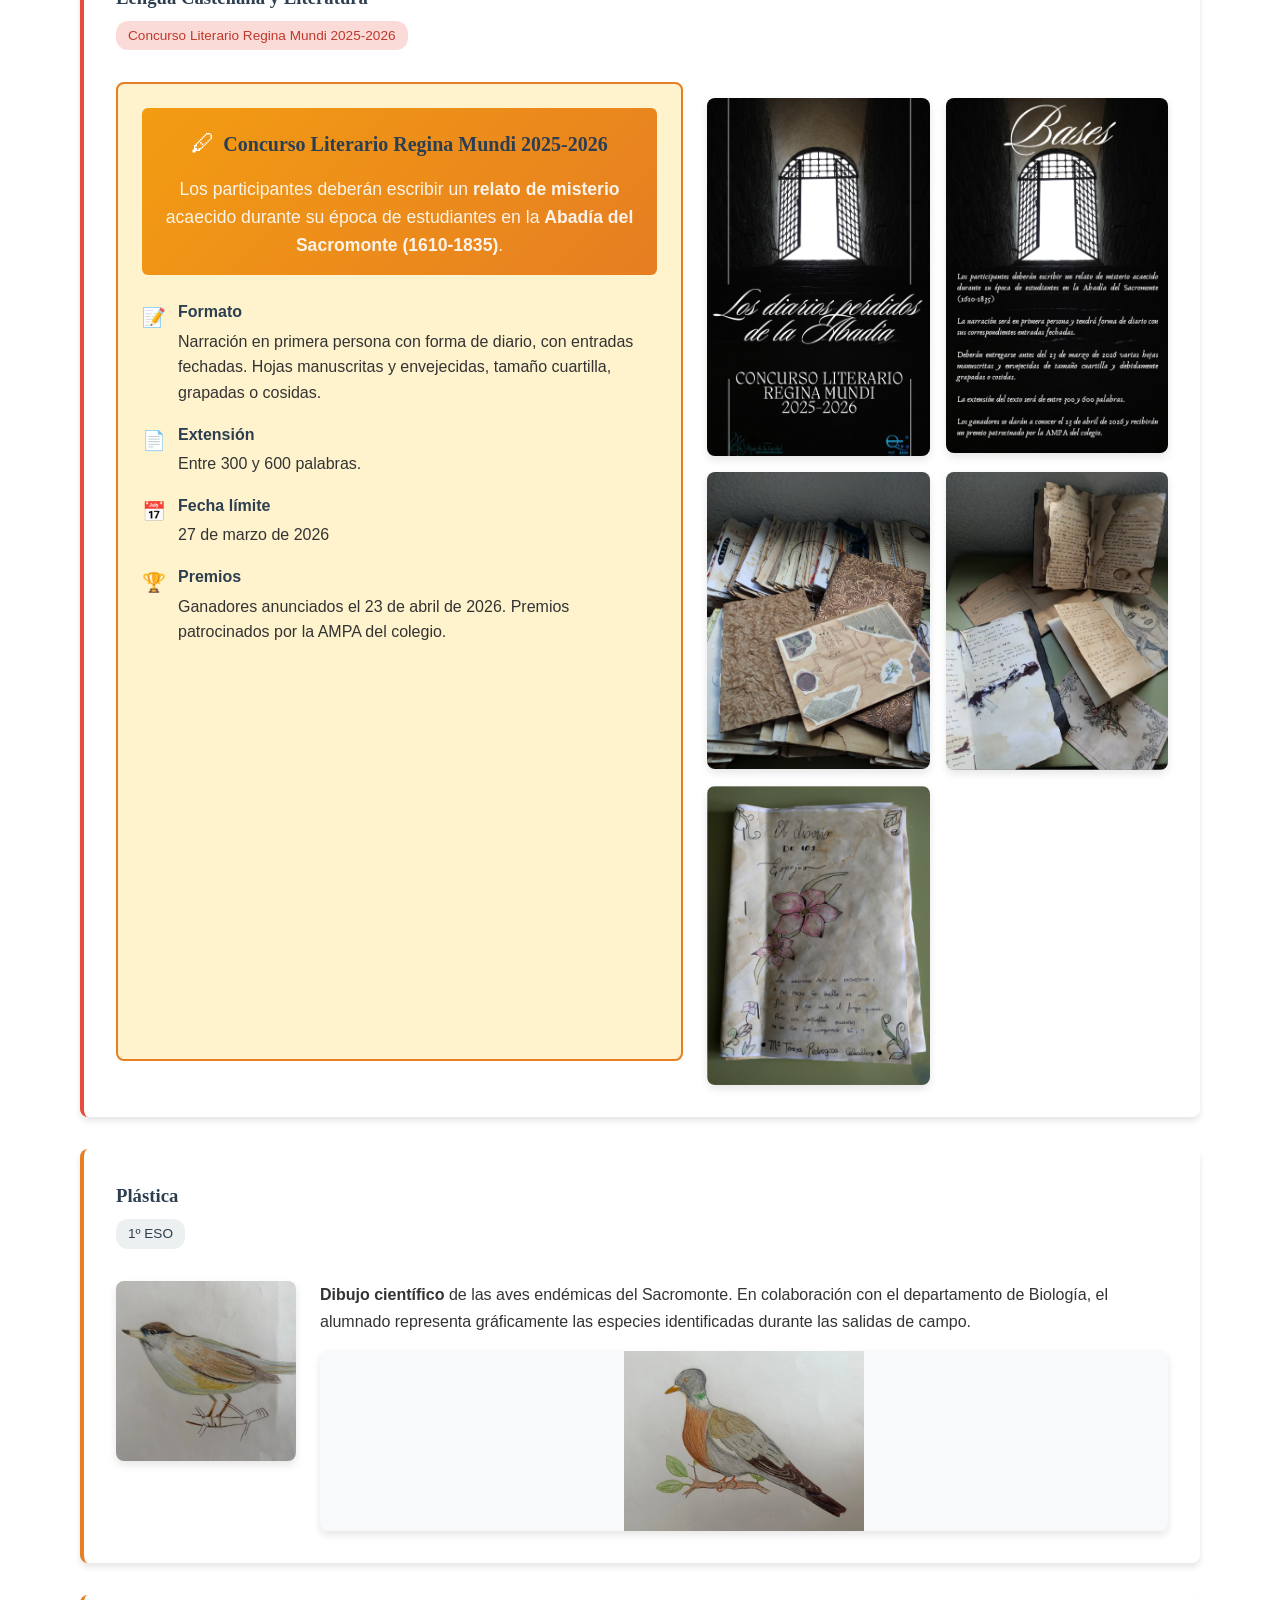
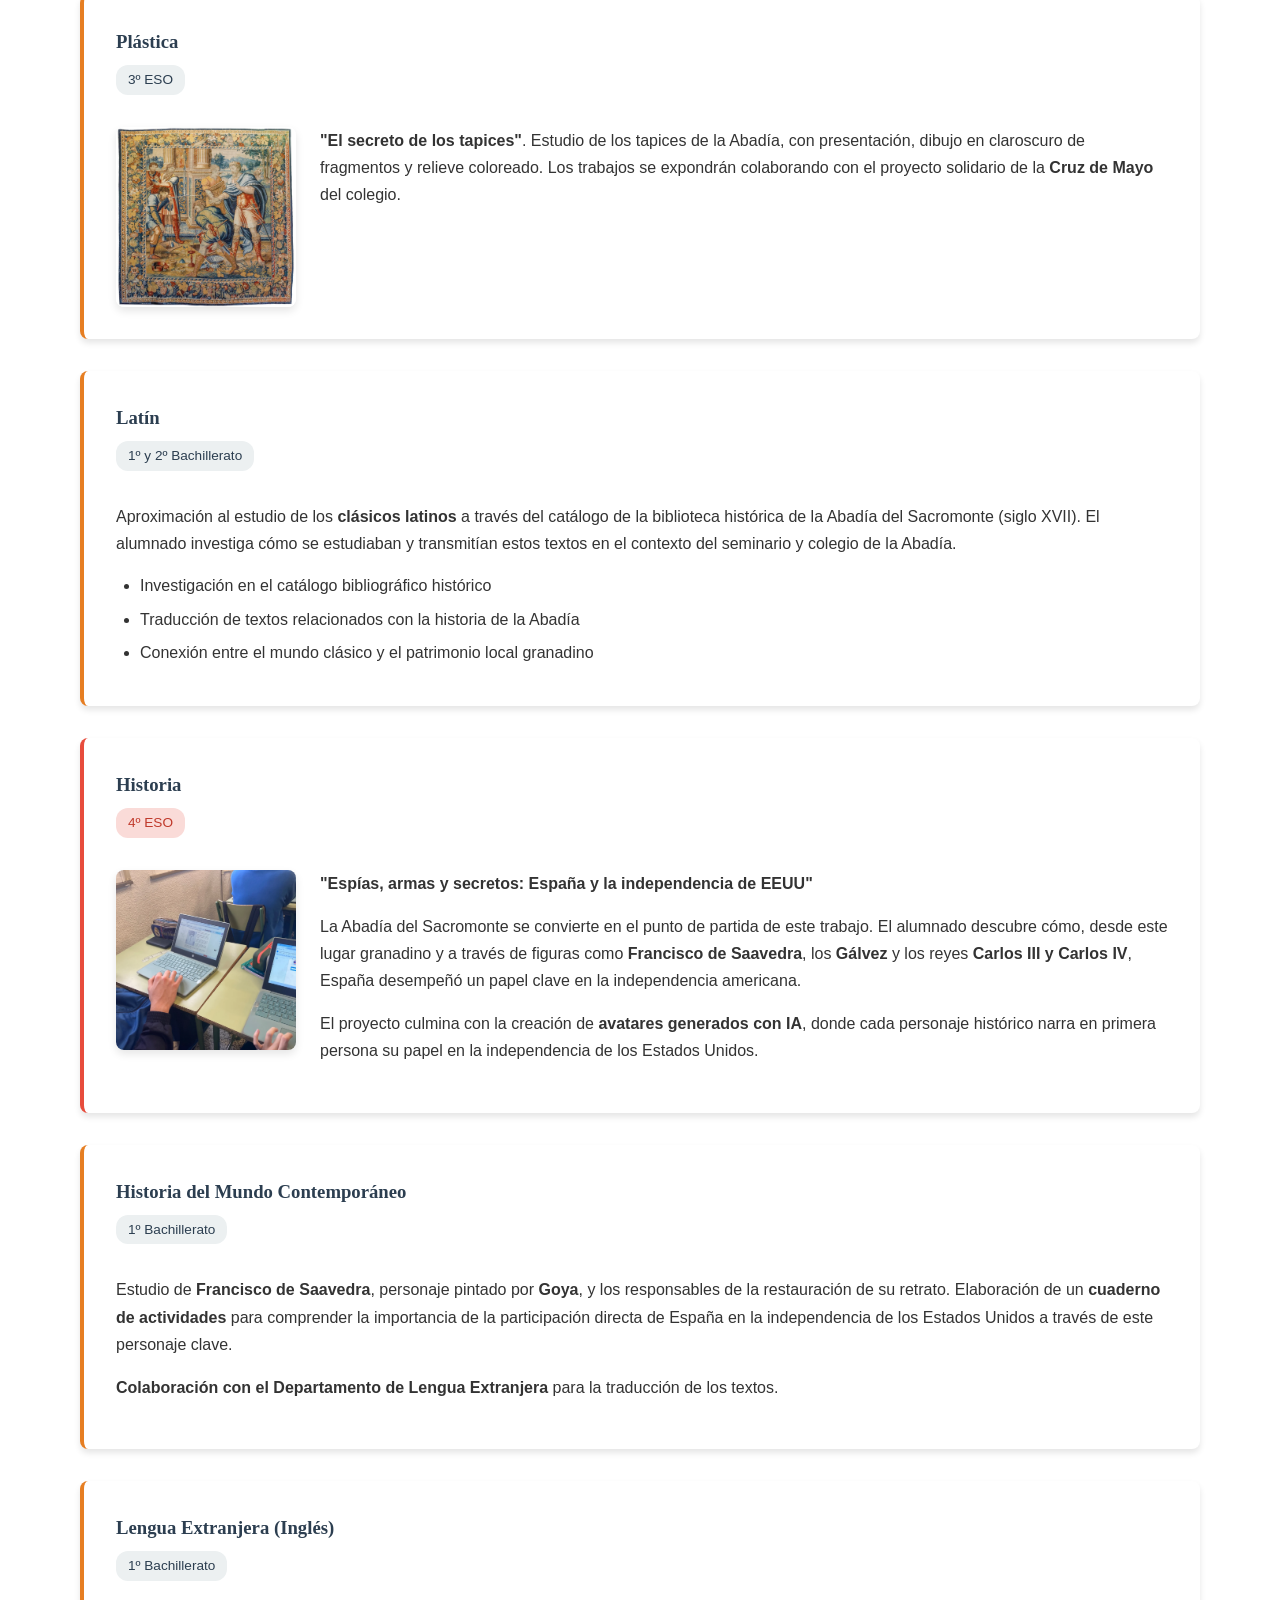
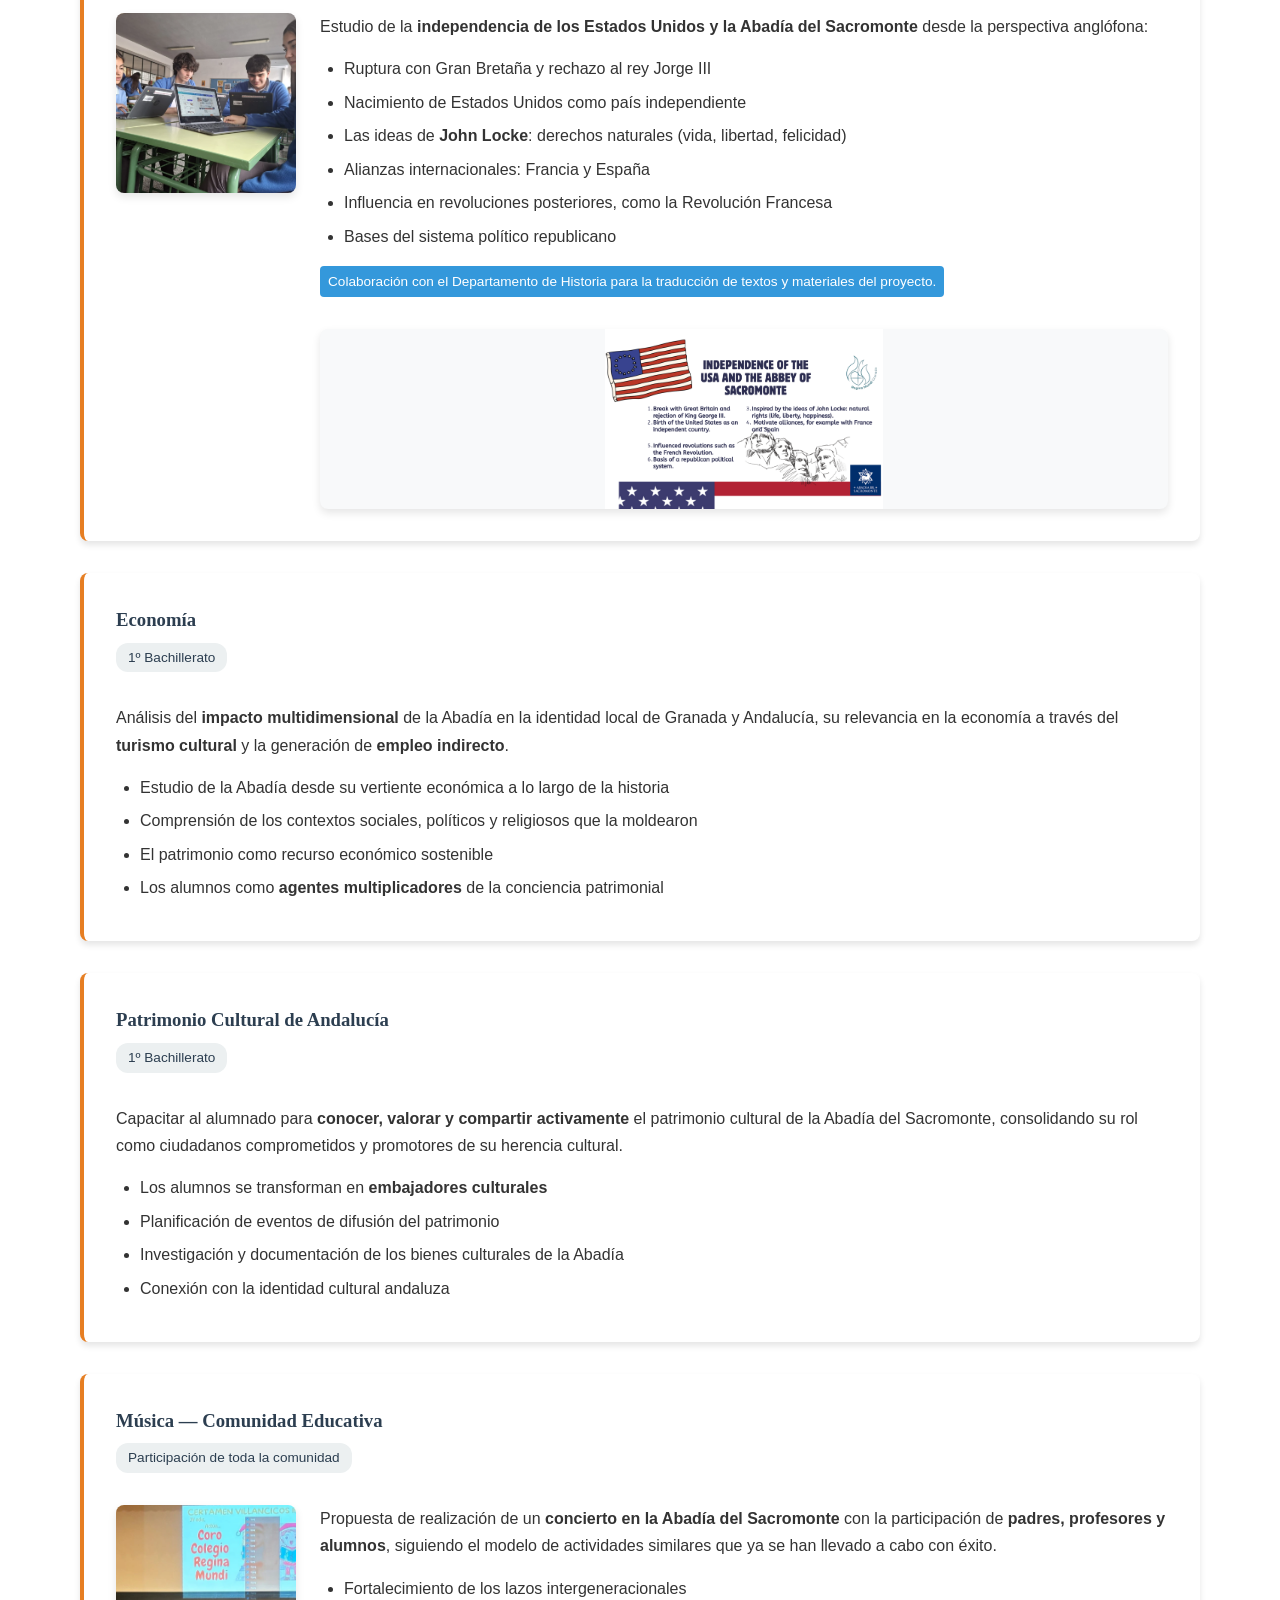
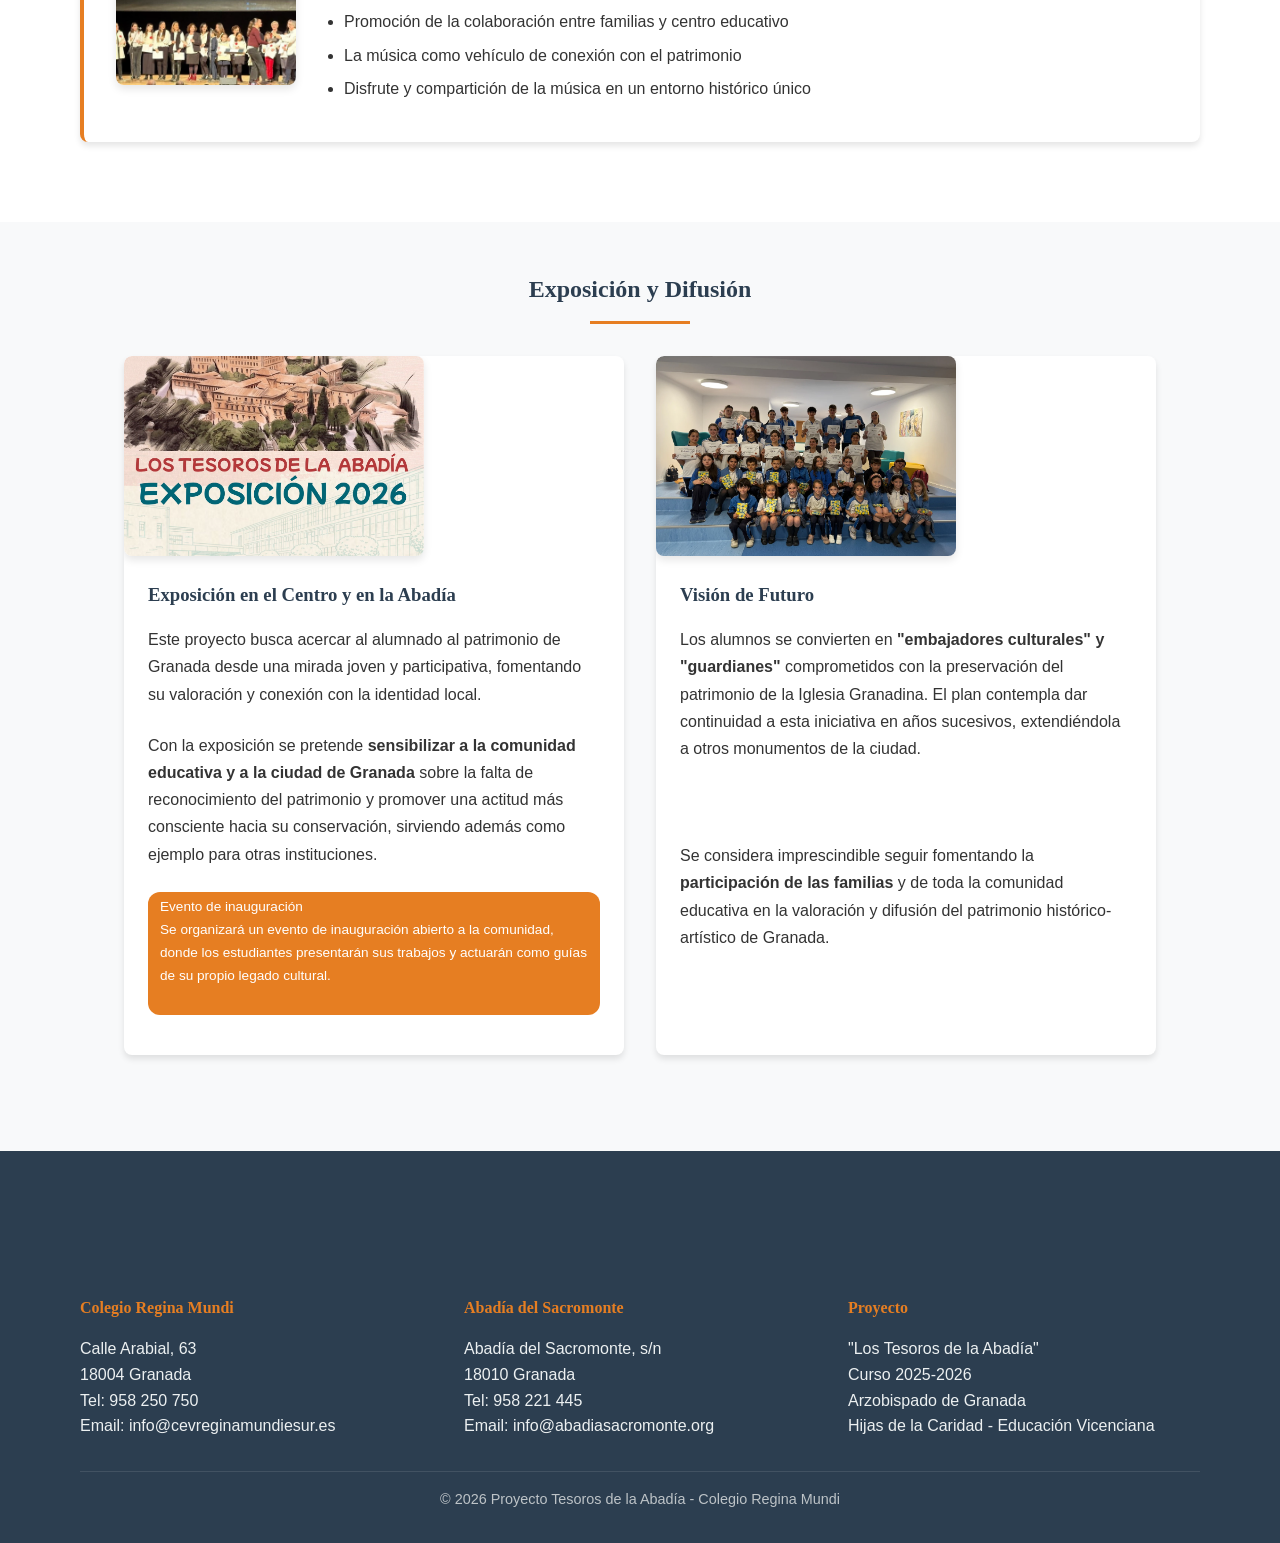
==== commit bda91712: "Add files via upload" ====
--- a/trabajo TIC/departamentos.html
+++ b/trabajo TIC/departamentos.html
@@ -25,228 +25,501 @@
         </div>
     </header>
 
-    <section class="hero" style="background: linear-gradient(rgba(230, 126, 34, 0.8), rgba(230, 126, 34, 0.8)), url('images/abadia.jpg');">
+    <section class="hero departamentos-hero">
         <div class="container">
-            <h1>Trabajo por Departamentos</h1>
-            <p>Desarrollo transversal del proyecto "Los Tesoros de la Abadía" a través de evidencias y actividades específicas</p>
+            <h1>Los Tesoros de la Abadía</h1>
+            <p>Propuesta de Innovación Educativa: Arte Sacro Granadino &mdash; Curso 2025-2026</p>
         </div>
     </section>
 
     <!-- CIENCIAS SANITARIAS -->
+    <section class="section section-alt">
+        <div class="container">
+            <h2 class="section-title">Ciencias Sanitarias</h2>
+
+            <div class="department-card">
+                <div class="card-header">
+                    <div>
+                        <h3>Educación Física</h3>
+                        <span class="course-badge">Todos los cursos</span>
+                    </div>
+                </div>
+                <div class="card-body">
+                    <div class="card-image">
+                        <img src="images/educacion-fisica.png" alt="Educación Física">
+                    </div>
+                    <div class="card-text">
+                        <p>Diseño de una <strong>ruta de 3,8 km</strong> con un desnivel de <strong>152 metros</strong> para explorar el entorno natural de la Abadía del Sacromonte, integrando la actividad física con el conocimiento del patrimonio.</p>
+                        <ul>
+                            <li>Recorrido por los alrededores de la Abadía</li>
+                            <li>Desnivel controlado y apto para estudiantes</li>
+                            <li>Conexión entre ejercicio físico y patrimonio cultural</li>
+                        </ul>
+                    </div>
+                </div>
+            </div>
+
+            <div class="department-card">
+                <div class="card-header">
+                    <div>
+                        <h3>Biología</h3>
+                        <span class="course-badge">1º ESO</span>
+                    </div>
+                </div>
+                <div class="card-body">
+                    <div class="card-image">
+                        <img src="images/biologia-ave.png" alt="Estudio de aves">
+                    </div>
+                    <div class="card-text">
+                        <p><strong>Estudio de la biodiversidad de avifauna</strong> en la Abadía del Sacromonte mediante el reconocimiento auditivo del canto de las aves, utilizando la aplicación <strong>Merlin Bird ID</strong>.</p>
+                        <ul>
+                            <li>Observación directa y aplicación del método científico en campo</li>
+                            <li>Identificación de especies autóctonas mediante sus cantos</li>
+                            <li>Vinculación con el proyecto de dibujo científico en Plástica</li>
+                        </ul>
+
+                        <h4 class="species-title">Especies identificadas</h4>
+                        <div class="species-grid">
+                            <div class="species-item">
+                                <span class="species-name">Gorrión común</span>
+                                <span class="species-sci">Passer domesticus</span>
+                            </div>
+                            <div class="species-item">
+                                <span class="species-name">Serín verdecillo</span>
+                                <span class="species-sci">Serinus serinus</span>
+                            </div>
+                            <div class="species-item">
+                                <span class="species-name">Avión común</span>
+                                <span class="species-sci">Delichon urbicum</span>
+                            </div>
+                            <div class="species-item">
+                                <span class="species-name">Estornino negro</span>
+                                <span class="species-sci">Sturnus unicolor</span>
+                            </div>
+                            <div class="species-item">
+                                <span class="species-name">Verderón común</span>
+                                <span class="species-sci">Chloris chloris</span>
+                            </div>
+                            <div class="species-item">
+                                <span class="species-name">Cernícalo primilla</span>
+                                <span class="species-sci">Falco naumanni</span>
+                            </div>
+                            <div class="species-item">
+                                <span class="species-name">Rabilargo</span>
+                                <span class="species-sci">Cyanopica cooki</span>
+                            </div>
+                        </div>
+
+                        <div class="image-gallery">
+                            <img src="images/biologia-salida-alumnos1.png" alt="Salida al campo">
+                            <img src="images/biologia-salida-alumnos2.png" alt="Alumnos trabajando">
+                        </div>
+                    </div>
+                </div>
+            </div>
+        </div>
+    </section>
+
+    <!-- CIENCIAS TECNOLÓGICAS -->
     <section class="section">
         <div class="container">
-            <h2 class="section-title">Ciencias Sanitarias</h2>
-
-            <div class="department-card">
-                <h3>Biología</h3>
-                <p class="course">1º ESO</p>
-                <img src="images/biologia-ave.png" alt="Estudio de aves" style="width:100%; border-radius:8px; margin-bottom:1rem; max-height:300px; object-fit:contain;">
-                <p>Estudio de la diversidad de <strong>aves endémicas de la zona</strong> del Sacromonte empleando el método científico.</p>
-                <ul>
-                    <li>Observación directa en el entorno natural</li>
-                    <li>Aplicación del método científico en campo</li>
-                    <li>Identificación de especies autóctonas y migratorias</li>
-                    <li>Vinculación con el proyecto de dibujo científico en Plástica</li>
-                </ul>
-                <div class="img-container" style="display: grid; grid-template-columns: 1fr 1fr; gap: 1rem; margin-top: 1rem;">
-                    <img src="images/biologia-salida-alumnos1.png" alt="Salida al campo">
-                    <img src="images/biologia-salida-alumnos2.png" alt="Alumnos trabajando">
-                </div>
-            </div>
-
-            <div class="department-card">
-                <h3>Educación Física</h3>
-                <p class="course">Todos los cursos</p>
-                <img src="images/educacion-fisica.png" alt="Educación Física" style="width:100%; border-radius:8px; margin-bottom:1rem; max-height:300px; object-fit:contain;">
-                <p>Se ha diseñado una <strong>ruta de 3,8 km</strong> con un desnivel de 152 metros para explorar el entorno de la Abadía del Sacromonte.</p>
-                <ul>
-                    <li>Ruta diseñada para conocer el entorno natural</li>
-                    <li>Integración de la actividad física con el patrimonio</li>
-                    <li>Desnivel controlado apto para estudiantes</li>
-                </ul>
+            <h2 class="section-title">Ciencias Tecnológicas</h2>
+
+            <div class="department-card">
+                <div class="card-header">
+                    <div>
+                        <h3>Física y Química</h3>
+                        <span class="course-badge">2º ESO</span>
+                    </div>
+                </div>
+                <div class="card-body">
+                    <div class="card-image">
+                        <img src="images/quimica.png" alt="Física y Química">
+                    </div>
+                    <div class="card-text">
+                        <p>Investigación de <strong>15 elementos químicos</strong> presentes en distintos lugares de la Abadía del Sacromonte: el Cristo de los Gitanos, las cuevas, los Libros Plúmbeos y otros elementos arquitectónicos y artísticos.</p>
+                        <ul>
+                            <li>Identificación del tipo de elemento (metal, no metal o metaloide)</li>
+                            <li>Análisis de su función en la construcción o en la obra artística</li>
+                            <li>Estudio de su conservación y deterioro con el paso del tiempo</li>
+                        </ul>
+                        <div class="image-gallery">
+                            <img src="images/quimica2.png" alt="Laboratorio" class="quimica2-fix">
+                        </div>
+                    </div>
+                </div>
+            </div>
+
+            <div class="department-card">
+                <div class="card-header">
+                    <div>
+                        <h3>Matemáticas</h3>
+                        <span class="course-badge">4º ESO</span>
+                    </div>
+                </div>
+                <div class="card-body">
+                    <div class="card-text">
+                        <p>Proyecto <strong>"Buscar, medir y calcular"</strong>. El alumnado aplica conceptos matemáticos al estudio de la Abadía: mediciones, cálculos geométricos y resolución de problemas basados en elementos arquitectónicos reales del monumento.</p>
+                    </div>
+                </div>
+            </div>
+
+            <div class="department-card">
+                <div class="card-header">
+                    <div>
+                        <h3>Tecnología (TIC)</h3>
+                        <span class="course-badge">2º ESO y 1º Bachillerato</span>
+                    </div>
+                </div>
+                <div class="card-body">
+                    <div class="card-text">
+                        <p>Creación de <strong>juegos y mapas interactivos</strong> con los contenidos trabajados por otros departamentos, así como el desarrollo de esta <strong>web del proyecto</strong>.</p>
+                        <ul>
+                            <li>Desarrollo web con integración de contenidos multimedia</li>
+                            <li>Mapas interactivos del entorno de la Abadía</li>
+                            <li>Juegos educativos sobre el patrimonio sacromontano</li>
+                        </ul>
+                    </div>
+                </div>
+            </div>
+
+            <div class="department-card">
+                <div class="card-header">
+                    <div>
+                        <h3>Dibujo Técnico</h3>
+                        <span class="course-badge">4º ESO</span>
+                    </div>
+                </div>
+                <div class="card-body">
+                    <div class="card-image">
+                        <img src="images/dibujo-tecnico-claustro.png" alt="Perspectiva del claustro">
+                    </div>
+                    <div class="card-text">
+                        <p>Realización de <strong>perspectivas cónicas</strong> de vistas de la Abadía del Sacromonte, aplicando técnicas de representación arquitectónica. Los trabajos se expondrán en el centro.</p>
+                        <ul>
+                            <li>Aplicación de la perspectiva cónica a la arquitectura real</li>
+                            <li>Representación de espacios emblemáticos de la Abadía</li>
+                            <li>Exposición final de los trabajos en el colegio</li>
+                        </ul>
+                        <div class="image-gallery">
+                            <img src="images/dibujo-tecnico-planos-abadia.png" alt="Planos de la Abadía" class="dibujo-tecnico-planos-abadia-fix">
+                        </div>
+                    </div>
+                </div>
             </div>
         </div>
     </section>
 
-    <!-- CIENCIAS TECNOLÓGICAS -->
-    <section class="section" style="background-color: #fff;">
+    <!-- SOCIALES Y HUMANÍSTICOS -->
+    <section class="section section-alt">
         <div class="container">
-            <h2 class="section-title">Ciencias Tecnológicas</h2>
-
-            <div class="department-card">
-                <h3>Física y Química</h3>
-                <p class="course">2º ESO</p>
-                <img src="images/quimica.png" alt="Física y Química" style="width:100%; border-radius:8px; margin-bottom:1rem; max-height:300px; object-fit:contain;">
-                <p>Los alumnos investigarán <strong>15 elementos químicos</strong> presentes en la Abadía del Sacromonte (en lugares como el Cristo de los Gitanos, las cuevas o los Libros Plúmbeos).</p>
-                <ul>
-                    <li>Análisis de si son metales, no metales o metaloides</li>
-                    <li>Estudio de su función estructural o artística</li>
-                    <li>Investigación sobre cómo el paso del tiempo influye en su conservación o deterioro</li>
-                </ul>
-                <img src="images/quimica2.png" alt="Más imágenes de Química" class="img-container" style="margin-top:1rem;">
-            </div>
-
-            <div class="department-card">
-                <h3>Tecnología</h3>
-                <p class="course">2º ESO y 1º Bachillerato</p>
-                <p>Creación de una <strong>web oficial del proyecto</strong> y desarrollo de juegos o mapas interactivos con los contenidos de otros departamentos.</p>
-                <ul>
-                    <li>Desarrollo web con integración de contenidos multimedia</li>
-                    <li>Creación de mapas interactivos para la ruta del entorno</li>
-                    <li>Juegos educativos sobre el patrimonio de la Abadía</li>
-                </ul>
-            </div>
-
-            <div class="department-card">
-                <h3>Dibujo Técnico</h3>
-                <p class="course">4º ESO</p>
-                <img src="images/dibujo-tecnico-claustro.png" alt="Dibujo del claustro" style="width:100%; border-radius:8px; margin-bottom:1rem; max-height:300px; object-fit:contain;">
-                <p>Realización de <strong>perspectivas cónicas de vistas de la Abadía</strong> para una exposición en el centro.</p>
-                <ul>
-                    <li>Aplicación de técnicas de perspectiva cónica</li>
-                    <li>Representación arquitectónica del monumento</li>
-                    <li>Exposición final de los trabajos en el colegio</li>
-                </ul>
-                <img src="images/dibujo-tecnico-planos-abadia.png" alt="Planos de la Abadía" class="img-container" style="margin-top:1rem;">
+            <h2 class="section-title">Sociales y Humanísticos</h2>
+
+            <div class="department-card">
+                <div class="card-header">
+                    <div>
+                        <h3>Religión</h3>
+                        <span class="course-badge">4º ESO</span>
+                    </div>
+                </div>
+                <div class="card-body">
+                    <div class="card-image">
+                        <img src="images/cartel-dia-de-la-cruz.png" alt="Día de la Cruz">
+                    </div>
+                    <div class="card-text">
+                        <p>Descubrimiento del <strong>sentido y valor de las peregrinaciones</strong>: su historia, sus raíces y su significado como manifestación popular de fe. Investigación de la peregrinación a la Abadía del Sacromonte, una tradición granadina que une devoción, cultura e historia.</p>
+                        <ul>
+                            <li>Investigación del hallazgo de los <strong>Libros Plúmbeos en 1595</strong> y el origen de las cruces del Sacromonte</li>
+                            <li>Análisis del papel de los <strong>gremios</strong> y los <strong>exvotos</strong> como expresión de fe popular</li>
+                            <li>Estudio de la <strong>Vía Sacra</strong> (1633) como recreación espiritual de Jerusalén</li>
+                            <li>Profundización en la figura de <strong>San Cecilio</strong> y los <strong>Santos Mártires</strong></li>
+                            <li>Elaboración de una <strong>"Guía de Intérprete"</strong> que sintetiza: origen de las cruces, gremios, Vía Sacra y significado actual del patrimonio</li>
+                        </ul>
+                    </div>
+                </div>
+            </div>
+
+            <div class="department-card highlight-card">
+                <div class="card-header">
+                    <div>
+                        <h3>Lengua Castellana y Literatura</h3>
+                        <span class="course-badge">Concurso Literario Regina Mundi 2025-2026</span>
+                    </div>
+                </div>
+                 <div class="card-body">
+                     <div class="contest-info-box">
+                         <div class="contest-banner">
+                             <div class="contest-title">
+                                 <span class="contest-icon">&#128394;</span>
+                                 <h4>Concurso Literario Regina Mundi 2025-2026</h4>
+                             </div>
+                             <p class="contest-intro">Los participantes deberán escribir un <strong>relato de misterio</strong> acaecido durante su época de estudiantes en la <strong>Abadía del Sacromonte (1610-1835)</strong>.</p>
+                         </div>
+
+                         <div class="contest-rules">
+                             <div class="rule">
+                                 <span class="rule-icon">&#128221;</span>
+                                 <div>
+                                     <strong>Formato</strong>
+                                     <p>Narración en primera persona con forma de diario, con entradas fechadas. Hojas manuscritas y envejecidas, tamaño cuartilla, grapadas o cosidas.</p>
+                                 </div>
+                             </div>
+                             <div class="rule">
+                                 <span class="rule-icon">&#128196;</span>
+                                 <div>
+                                     <strong>Extensión</strong>
+                                     <p>Entre 300 y 600 palabras.</p>
+                                 </div>
+                             </div>
+                             <div class="rule">
+                                 <span class="rule-icon">&#128197;</span>
+                                 <div>
+                                     <strong>Fecha límite</strong>
+                                     <p>27 de marzo de 2026</p>
+                                 </div>
+                             </div>
+                             <div class="rule">
+                                 <span class="rule-icon">&#127942;</span>
+                                 <div>
+                                     <strong>Premios</strong>
+                                     <p>Ganadores anunciados el 23 de abril de 2026. Premios patrocinados por la AMPA del colegio.</p>
+                                 </div>
+                             </div>
+                         </div>
+                     </div>
+
+                     <div class="image-gallery">
+                         <img src="images/lengua-concurso-literario-portada.png" alt="Portada del concurso">
+                         <img src="images/lengua-concurso-literario-instrucciones.png" alt="Instrucciones">
+                         <img src="images/lengua-concurso-literario-diarios1.png" alt="Diario 1">
+                         <img src="images/lengua-concurso-literario-diarios2.png" alt="Diario 2">
+                         <img src="images/lengua-concurso-literario-diarios3.png" alt="Diario 3">
+                     </div>
+                 </div>
+            </div>
+
+            <div class="department-card">
+                <div class="card-header">
+                    <div>
+                        <h3>Plástica</h3>
+                        <span class="course-badge">1º ESO</span>
+                    </div>
+                </div>
+                <div class="card-body">
+                    <div class="card-image">
+                        <img src="images/plastica-ave1.png" alt="Dibujo científico de aves">
+                    </div>
+                    <div class="card-text">
+                        <p><strong>Dibujo científico</strong> de las aves endémicas del Sacromonte. En colaboración con el departamento de Biología, el alumnado representa gráficamente las especies identificadas durante las salidas de campo.</p>
+                        <div class="image-gallery">
+                            <img src="images/plastica-ave2.png" alt="Dibujos de aves" class="plastica-ave2-fix">
+                        </div>
+                    </div>
+                </div>
+            </div>
+
+            <div class="department-card">
+                <div class="card-header">
+                    <div>
+                        <h3>Plástica</h3>
+                        <span class="course-badge">3º ESO</span>
+                    </div>
+                </div>
+                <div class="card-body">
+                    <div class="card-image">
+                        <img src="images/plastica-tapiz.png" alt="Estudio de tapices">
+                    </div>
+                    <div class="card-text">
+                        <p><strong>"El secreto de los tapices"</strong>. Estudio de los tapices de la Abadía, con presentación, dibujo en claroscuro de fragmentos y relieve coloreado. Los trabajos se expondrán colaborando con el proyecto solidario de la <strong>Cruz de Mayo</strong> del colegio.</p>
+                    </div>
+                </div>
+            </div>
+
+            <div class="department-card">
+                <div class="card-header">
+                    <div>
+                        <h3>Latín</h3>
+                        <span class="course-badge">1º y 2º Bachillerato</span>
+                    </div>
+                </div>
+                <div class="card-body">
+                    <div class="card-text">
+                        <p>Aproximación al estudio de los <strong>clásicos latinos</strong> a través del catálogo de la biblioteca histórica de la Abadía del Sacromonte (siglo XVII). El alumnado investiga cómo se estudiaban y transmitían estos textos en el contexto del seminario y colegio de la Abadía.</p>
+                        <ul>
+                            <li>Investigación en el catálogo bibliográfico histórico</li>
+                            <li>Traducción de textos relacionados con la historia de la Abadía</li>
+                            <li>Conexión entre el mundo clásico y el patrimonio local granadino</li>
+                        </ul>
+                    </div>
+                </div>
+            </div>
+
+            <div class="department-card highlight-card">
+                <div class="card-header">
+                    <div>
+                        <h3>Historia</h3>
+                        <span class="course-badge">4º ESO</span>
+                    </div>
+                </div>
+                <div class="card-body">
+                    <div class="card-image">
+                        <img src="images/historia-trabajando-en-clase.png" alt="Historia en clase">
+                    </div>
+                    <div class="card-text">
+                        <p><strong>"Espías, armas y secretos: España y la independencia de EEUU"</strong></p>
+                        <p>La Abadía del Sacromonte se convierte en el punto de partida de este trabajo. El alumnado descubre cómo, desde este lugar granadino y a través de figuras como <strong>Francisco de Saavedra</strong>, los <strong>Gálvez</strong> y los reyes <strong>Carlos III y Carlos IV</strong>, España desempeñó un papel clave en la independencia americana.</p>
+                        <p>El proyecto culmina con la creación de <strong>avatares generados con IA</strong>, donde cada personaje histórico narra en primera persona su papel en la independencia de los Estados Unidos.</p>
+                    </div>
+                </div>
+            </div>
+
+            <div class="department-card">
+                <div class="card-header">
+                    <div>
+                        <h3>Historia del Mundo Contemporáneo</h3>
+                        <span class="course-badge">1º Bachillerato</span>
+                    </div>
+                </div>
+                <div class="card-body">
+                    <div class="card-text">
+                        <p>Estudio de <strong>Francisco de Saavedra</strong>, personaje pintado por <strong>Goya</strong>, y los responsables de la restauración de su retrato. Elaboración de un <strong>cuaderno de actividades</strong> para comprender la importancia de la participación directa de España en la independencia de los Estados Unidos a través de este personaje clave.</p>
+                        <p><strong>Colaboración con el Departamento de Lengua Extranjera</strong> para la traducción de los textos.</p>
+                    </div>
+                </div>
+            </div>
+
+            <div class="department-card">
+                <div class="card-header">
+                    <div>
+                        <h3>Lengua Extranjera (Inglés)</h3>
+                        <span class="course-badge">1º Bachillerato</span>
+                    </div>
+                </div>
+                <div class="card-body">
+                    <div class="card-image">
+                        <img src="images/ingles-trabajando-en-clase.png" alt="Inglés en clase">
+                    </div>
+                    <div class="card-text">
+                        <p>Estudio de la <strong>independencia de los Estados Unidos y la Abadía del Sacromonte</strong> desde la perspectiva anglófona:</p>
+                        <ul>
+                            <li>Ruptura con Gran Bretaña y rechazo al rey Jorge III</li>
+                            <li>Nacimiento de Estados Unidos como país independiente</li>
+                            <li>Las ideas de <strong>John Locke</strong>: derechos naturales (vida, libertad, felicidad)</li>
+                            <li>Alianzas internacionales: Francia y España</li>
+                            <li>Influencia en revoluciones posteriores, como la Revolución Francesa</li>
+                            <li>Bases del sistema político republicano</li>
+                        </ul>
+                        <p class="highlight-note">Colaboración con el Departamento de Historia para la traducción de textos y materiales del proyecto.</p>
+                        <div class="image-gallery">
+                            <img src="images/ingles-trabajo.png" alt="Trabajo en Inglés" class="ingles-trabajo-fix">
+                        </div>
+                    </div>
+                </div>
+            </div>
+
+             <div class="department-card">
+                 <div class="card-header">
+                     <div>
+                         <h3>Economía</h3>
+                         <span class="course-badge">1º Bachillerato</span>
+                     </div>
+                 </div>
+                 <div class="card-body">
+                     <div class="card-text">
+                         <p>Análisis del <strong>impacto multidimensional</strong> de la Abadía en la identidad local de Granada y Andalucía, su relevancia en la economía a través del <strong>turismo cultural</strong> y la generación de <strong>empleo indirecto</strong>.</p>
+                         <ul>
+                             <li>Estudio de la Abadía desde su vertiente económica a lo largo de la historia</li>
+                             <li>Comprensión de los contextos sociales, políticos y religiosos que la moldearon</li>
+                             <li>El patrimonio como recurso económico sostenible</li>
+                             <li>Los alumnos como <strong>agentes multiplicadores</strong> de la conciencia patrimonial</li>
+                         </ul>
+                     </div>
+                 </div>
+             </div>
+
+             <div class="department-card">
+                 <div class="card-header">
+                     <div>
+                         <h3>Patrimonio Cultural de Andalucía</h3>
+                         <span class="course-badge">1º Bachillerato</span>
+                     </div>
+                 </div>
+                 <div class="card-body">
+                     <div class="card-text">
+                         <p>Capacitar al alumnado para <strong>conocer, valorar y compartir activamente</strong> el patrimonio cultural de la Abadía del Sacromonte, consolidando su rol como ciudadanos comprometidos y promotores de su herencia cultural.</p>
+                         <ul>
+                             <li>Los alumnos se transforman en <strong>embajadores culturales</strong></li>
+                             <li>Planificación de eventos de difusión del patrimonio</li>
+                             <li>Investigación y documentación de los bienes culturales de la Abadía</li>
+                             <li>Conexión con la identidad cultural andaluza</li>
+                         </ul>
+                     </div>
+                 </div>
+             </div>
+
+            <div class="department-card">
+                <div class="card-header">
+                    <div>
+                        <h3>Música &mdash; Comunidad Educativa</h3>
+                        <span class="course-badge">Participación de toda la comunidad</span>
+                    </div>
+                </div>
+                <div class="card-body">
+                    <div class="card-image">
+                        <img src="images/musica-coro.png" alt="Coro del colegio">
+                    </div>
+                    <div class="card-text">
+                        <p>Propuesta de realización de un <strong>concierto en la Abadía del Sacromonte</strong> con la participación de <strong>padres, profesores y alumnos</strong>, siguiendo el modelo de actividades similares que ya se han llevado a cabo con éxito.</p>
+                        <ul>
+                            <li>Fortalecimiento de los lazos intergeneracionales</li>
+                            <li>Promoción de la colaboración entre familias y centro educativo</li>
+                            <li>La música como vehículo de conexión con el patrimonio</li>
+                            <li>Disfrute y compartición de la música en un entorno histórico único</li>
+                        </ul>
+                    </div>
+                </div>
             </div>
         </div>
     </section>
 
-    <!-- SOCIALES Y HUMANÍSTICOS -->
-    <section class="section">
-        <div class="container">
-            <h2 class="section-title">Sociales y Humanísticos</h2>
-
-            <div class="department-card">
-                <h3>Religión</h3>
-                <p class="course">4º ESO</p>
-                <img src="images/cartel-dia-de-la-cruz.png" alt="Día de la Cruz" style="width:100%; border-radius:8px; margin-bottom:1rem; max-height:300px; object-fit:contain;">
-                <ul>
-                    <li>Investigación sobre el hallazgo de los <strong>Libros Plúmbeos en 1595</strong> y el origen de las cruces del Sacromonte</li>
-                    <li>Análisis de los gremios y los exvotos como expresiones de fe</li>
-                    <li>Estudio de la <strong>Vía Sacra</strong>, organizada desde 1633 como una recreación espiritual de Jerusalén</li>
-                    <li>Profundización en figuras históricas como Luis de Paz, San Cecilio y los Santos Mártires</li>
-                    <li>Elaboración de una <strong>"Guía de Intérprete"</strong> que sintetice estos contenidos para su transmisión</li>
-                </ul>
-            </div>
-
-            <div class="department-card">
-                <h3>Latín</h3>
-                <p class="course">1º y 2º Bachillerato</p>
-                <p>Aproximación al estudio de los clásicos latinos a través del <strong>catálogo de la biblioteca de la Abadía</strong>.</p>
-                <ul>
-                    <li>Investigación en la biblioteca histórica del siglo XVII</li>
-                    <li>Traducción de textos clásicos relacionados con la historia de la Abadía</li>
-                    <li>Conexión entre el mundo clásico y el patrimonio local</li>
-                </ul>
-            </div>
-
-            <div class="department-card">
-                <h3>Historia</h3>
-                <p class="course">4º ESO y 1º Bachillerato</p>
-                <img src="images/historia-trabajando-en-clase.png" alt="Historia en clase" style="width:100%; border-radius:8px; margin-bottom:1rem; max-height:300px; object-fit:contain;">
-                <ul>
-                    <li>Estudio de la figura de <strong>Francisco de Saavedra</strong> (personaje pintado por Goya) y su importancia en la independencia de los Estados Unidos</li>
-                    <li>Elaboración de un <strong>cuaderno de actividades histórico-artísticas</strong></li>
-                    <li>Colaboración con el Departamento de Lengua Extranjera para la traducción de los textos</li>
-                </ul>
-            </div>
-
-            <div class="department-card">
-                <h3>Plástica</h3>
-                <p class="course">1º y 3º ESO</p>
-                <div class="img-contain" style="display: grid; grid-template-columns: 1fr 1fr; gap: 1rem; margin-bottom: 1rem;">
-                    <img src="images/plastica-ave1.png" alt="Dibujo de aves">
-                    <img src="images/plastica-ave2.png" alt="Más dibujos">
-                </div>
-                <ul>
-                    <li><strong>1º ESO:</strong> Dibujo científico de aves endémicas (en colaboración con Biología)</li>
-                    <li><strong>3º ESO:</strong> Proyecto "El secreto de los tapices", que incluye dibujo en claroscuro y relieve coloreado</li>
-                    <li>Vinculación con el proyecto solidario de la <strong>Cruz de Mayo</strong> del colegio</li>
-                </ul>
-                <img src="images/plastica-tapiz.png" alt="Tapices" class="img-container" style="margin-top:1rem;">
-            </div>
-
-            <div class="department-card">
-                <h3>Economía</h3>
-                <p class="course">1º Bachillerato</p>
-                <img src="images/patrimonio-cultural-logo.png" alt="Patrimonio Cultural" style="width:100%; border-radius:8px; margin-bottom:1rem; max-height:300px; object-fit:contain;">
-                <p>Análisis de la Abadía desde su vertiente económica e impacto en la identidad local de Granada.</p>
-                <ul>
-                    <li>Estudio del turismo cultural y generación de empleo indirecto</li>
-                    <li>Análisis del valor intrínseco de la economía en la historia de la institución</li>
-                    <li>Comprensión del patrimonio como recurso económico sostenible</li>
-                </ul>
-                <img src="images/patrimonio-cultural-alumnos-trabajando.png" alt="Alumnos trabajando" class="img-container" style="margin-top:1rem;">
-            </div>
-
-            <div class="department-card">
-                <h3>Lengua Extranjera (Inglés)</h3>
-                <p class="course">4º ESO y 1º Bachillerato</p>
-                <img src="images/ingles-trabajando-en-clase.png" alt="Inglés en clase" style="width:100%; border-radius:8px; margin-bottom:1rem; max-height:300px; object-fit:contain;">
-                <p>Traducción de textos históricos y colaboración con el departamento de Historia.</p>
-                <ul>
-                    <li>Traducción de documentos históricos de la Abadía</li>
-                    <li>Colaboración en el concurso literario "Los Tesoros"</li>
-                    <li>Creación de materiales en inglés sobre el patrimonio</li>
-                </ul>
-                <img src="images/ingles-trabajo.png" alt="Trabajo en Inglés" class="img-contain" style="margin-top: 1rem;">
-            </div>
-
-            <div class="department-card">
-                <h3>Lengua Castellana</h3>
-                <p class="course">4º ESO y 1º Bachillerato</p>
-                <p>Organización del concurso literario "Los Tesoros de la Abadía".</p>
-                <div class="img-container" style="display: grid; grid-template-columns: 1fr 1fr; gap: 1rem; margin-top: 1rem;">
-                    <img src="images/lengua-concurso-literario-diarios1.png" alt="Diarios 1">
-                    <img src="images/lengua-concurso-literario-diarios2.png" alt="Diarios 2">
-                </div>
-                <img src="images/lengua-concurso-literario-diarios3.png" alt="Diarios 3" class="img-container" style="margin-top:1rem;">
-                <img src="images/lengua-concurso-literario-instrucciones.png" alt="Instrucciones" class="img-container" style="margin-top:1rem;">
-            </div>
-
-            <div class="department-card">
-                <h3>Música</h3>
-                <p class="course">Todos los cursos</p>
-                <img src="images/musica-coro.png" alt="Coro del colegio" style="width:100%; border-radius:8px; margin-bottom:1rem; max-height:300px; object-fit:contain;">
-                <p>Preparación de un concierto en la Abadía con la participación de padres, profesores y alumnos.</p>
-                <ul>
-                    <li>Ensayos para el concierto en la Abadía del Sacromonte</li>
-                    <li>Vinculación de la música con el patrimonio cultural</li>
-                    <li>Fortalecimiento de lazos intergeneracionales</li>
-                </ul>
-            </div>
-        </div>
-    </section>
-
-<!-- IMPACTO SOCIAL -->
-    <section class="section" style="background-color: #fff;">
-        <div class="container">
-            <h2 class="section-title">Impacto Social y Difusión</h2>
-
-            <div class="info-card" style="padding: 2.5rem; line-height: 1.9;">
-                <h3>Participación de la Comunidad</h3>
-                <img src="images/alumnos-regina-mundi.png" alt="Alumnos del colegio" style="width:100%; border-radius:8px; margin: 1.5rem 0; max-height:300px; object-fit:contain;">
-                <p style="margin-bottom: 1.5rem;">Se considera imprescindible involucrar a las familias, proponiendo un <strong>concierto en la Abadía</strong> con la participación de padres, profesores y alumnos para fortalecer lazos intergeneracionales.</p>
-            </div>
-
-            <div class="info-card" style="padding: 2.5rem; line-height: 1.9;">
-                <h3>Eventos de Sensibilización</h3>
-                <img src="images/exposicion-en-el-centro-y-en-la-abadia.png" alt="Exposición" style="width:100%; border-radius:8px; margin: 1.5rem 0; max-height:300px; object-fit:contain;">
-                <p style="margin-bottom: 1.5rem;">Se organizará una <strong>exposición en el centro y en la propia Abadía</strong> con un evento de inauguración destinado a sensibilizar a la ciudad de Granada sobre la conservación del patrimonio.</p>
-            </div>
-
-            <div class="info-card" style="padding: 2.5rem; line-height: 1.9;">
-                <h3>Concepto de Pobreza Cultural</h3>
-                <p>El ideario del centro busca trascender la visión tradicional de la pobreza material. Se define la falta de acceso al conocimiento de la propia historia y la ignorancia de los tesoros culturales como una forma de <strong>empobrecimiento espiritual y desprotección cultural</strong> que afecta a la identidad colectiva.</p>
-            </div>
-
-            <div class="info-card" style="border-left: 4px solid #27ae60; padding: 2.5rem; line-height: 1.9;">
-                <h3 style="color: #27ae60;">Visión de Futuro</h3>
-                <p>Se pretende que los alumnos se conviertan en <strong>"embajadores culturales" y "guardianes"</strong> comprometidos con la preservación del patrimonio de la Iglesia Granadina. El plan contempla dar continuidad a esta iniciativa en años sucesivos con otros monumentos de la ciudad.</p>
-            </div>
-        </div>
-    </section>
+     <!-- EXPOSICIÓN Y DIFUSIÓN -->
+     <section class="section section-exhibition">
+         <div class="container">
+             <h2 class="section-title">Exposición y Difusión</h2>
+             
+             <div class="exhibition-container">
+                 <div class="exhibition-item">
+                     <div class="exhibition-image">
+                         <img src="images/exposicion-en-el-centro-y-en-la-abadia.png" alt="Exposición">
+                     </div>
+                     <div class="exhibition-text">
+                         <h3>Exposición en el Centro y en la Abadía</h3>
+                         <p>Este proyecto busca acercar al alumnado al patrimonio de Granada desde una mirada joven y participativa, fomentando su valoración y conexión con la identidad local.</p>
+                         <p>Con la exposición se pretende <strong>sensibilizar a la comunidad educativa y a la ciudad de Granada</strong> sobre la falta de reconocimiento del patrimonio y promover una actitud más consciente hacia su conservación, sirviendo además como ejemplo para otras instituciones.</p>
+                         <div class="exhibition-event">
+                             <span class="event-badge">Evento de inauguración</span>
+                             <p>Se organizará un evento de inauguración abierto a la comunidad, donde los estudiantes presentarán sus trabajos y actuarán como guías de su propio legado cultural.</p>
+                         </div>
+                     </div>
+                 </div>
+                 
+                 <div class="exhibition-item">
+                     <div class="exhibition-image">
+                         <img src="images/alumnos-regina-mundi.png" alt="Alumnos">
+                     </div>
+                     <div class="exhibition-text">
+                         <h3>Visión de Futuro</h3>
+                         <p>Los alumnos se convierten en <strong>"embajadores culturales" y "guardianes"</strong> comprometidos con la preservación del patrimonio de la Iglesia Granadina. El plan contempla dar continuidad a esta iniciativa en años sucesivos, extendiéndola a otros monumentos de la ciudad.</p>
+                         <p>Se considera imprescindible seguir fomentando la <strong>participación de las familias</strong> y de toda la comunidad educativa en la valoración y difusión del patrimonio histórico-artístico de Granada.</p>
+                     </div>
+                 </div>
+             </div>
+         </div>
+     </section>
+
+
+
+     <footer>
 
     <footer>
         <div class="container">
@@ -273,4 +546,4 @@
         </div>
     </footer>
 </body>
-</html>+</html>
--- a/trabajo TIC/style.css
+++ b/trabajo TIC/style.css
@@ -91,6 +91,7 @@
     width: 100%;
 }
 
+/* Hero Section */
 .hero {
     background: linear-gradient(rgba(0,0,0,0.7), rgba(0,0,0,0.7)), url('https://abadiasacromonte.org/wp-content/uploads/2023/06/Screenshot_2.png');
     background-size: cover;
@@ -101,6 +102,12 @@
     margin-bottom: 3rem;
 }
 
+.departamentos-hero {
+    background: linear-gradient(rgba(230, 126, 34, 0.8), rgba(230, 126, 34, 0.8)), url('images/abadia.jpg');
+    background-size: cover;
+    background-position: center;
+}
+
 .hero h1 {
     font-size: 2.5rem;
     color: white;
@@ -115,6 +122,10 @@
 
 .section {
     padding: 3rem 0;
+}
+
+.section-alt {
+    background-color: #fff;
 }
 
 .section-title {
@@ -135,122 +146,45 @@
     background-color: #e67e22;
 }
 
-.department-card > img {
-    width: 100%;
-    aspect-ratio: 1 / 1;
-    object-fit: cover;
+/* Project Overview */
+.project-grid {
+    display: grid;
+    grid-template-columns: repeat(auto-fit, minmax(280px, 1fr));
+    gap: 1.5rem;
+    margin-bottom: 2rem;
+}
+
+.project-card {
+    background-color: white;
     border-radius: 8px;
-    margin-bottom: 1.5rem;
-    box-shadow: 0 4px 8px rgba(0,0,0,0.1);
-}
-
-.img-container {
-    width: 100%;
-    aspect-ratio: 1 / 1;
-    border-radius: 8px;
-    overflow: hidden;
-    box-shadow: 0 4px 8px rgba(0,0,0,0.1);
-    margin-bottom: 1.5rem;
-}
-
-.img-container img {
-    width: 100%;
-    height: 100%;
-    object-fit: cover;
-}
-
-.img-contain img {
-    width: 100%;
-    height: 100%;
-    object-fit: contain;
-    background-color: #f8f9fa;
-}
-
-.grid-2-img {
-    display: grid;
-    grid-template-columns: 1fr 1fr;
-    gap: 1.5rem;
-    margin-bottom: 1.5rem;
-    aspect-ratio: 1 / 1;
-}
-
-.grid-2-img img {
-    width: 100%;
-    height: 100%;
-    object-fit: cover;
-    border-radius: 8px;
-}
-
-.grid-2-img {
-    display: grid;
-    grid-template-columns: 1fr 1fr;
-    gap: 1.5rem;
-    margin-bottom: 1.5rem;
-    aspect-ratio: 1 / 1;
-}
-
-.grid-2-img img {
-    width: 100%;
-    height: 100%;
-    object-fit: contain;
-    border-radius: 8px;
-}
-
-.info-card h3 {
+    box-shadow: 0 4px 6px rgba(0,0,0,0.1);
+    padding: 1.5rem;
+    text-align: center;
+    border-left: 4px solid #e67e22;
+}
+
+.project-card.full-width {
+    grid-column: 1 / -1;
+    text-align: left;
+}
+
+.project-icon {
+    font-size: 2.5rem;
+    margin-bottom: 1rem;
     color: #e67e22;
-    margin-bottom: 1rem;
-}
-
-.map-container {
-    width: 100%;
-    height: 400px;
-    border-radius: 8px;
-    overflow: hidden;
-    margin-top: 1.5rem;
-    box-shadow: 0 4px 6px rgba(0,0,0,0.1);
-}
-
-.map-container iframe {
-    width: 100%;
-    height: 100%;
-    border: 0;
-}
-
-footer {
-    background-color: #2c3e50;
-    color: white;
-    padding: 3rem 0 1rem;
-    margin-top: 3rem;
-}
-
-.footer-content {
-    display: grid;
-    grid-template-columns: repeat(auto-fit, minmax(250px, 1fr));
-    gap: 2rem;
-    margin-bottom: 2rem;
-}
-
-.footer-section h4 {
-    color: #e67e22;
-    margin-bottom: 1rem;
-}
-
-.footer-section p, .footer-section a {
-    color: #ecf0f1;
-}
-
-.footer-section a:hover {
-    color: #e67e22;
-}
-
-.footer-bottom {
-    text-align: center;
-    padding-top: 1rem;
-    border-top: 1px solid rgba(255,255,255,0.1);
-    color: #bdc3c7;
-    font-size: 0.9rem;
-}
-
+    display: block;
+}
+
+.project-card h3 {
+    color: #2c3e50;
+    margin-bottom: 0.75rem;
+}
+
+.project-card p {
+    line-height: 1.7;
+}
+
+/* Department Cards */
 .department-card {
     background-color: white;
     border-radius: 8px;
@@ -258,6 +192,26 @@
     padding: 2rem;
     margin-bottom: 2rem;
     border-left: 4px solid #e67e22;
+    overflow: hidden;
+}
+
+/* Full-width department cards */
+.department-card.full-width {
+    margin-left: calc(-50vw + 50%);
+    margin-right: calc(-50vw + 50%);
+    max-width: 100vw;
+    width: auto;
+    border-left: none;
+    border-radius: 0;
+    padding: 3rem 2rem;
+    margin-bottom: 3rem;
+}
+
+/* Keep the border-left for full-width cards if needed */
+.department-card.full-width .card-header {
+    border-left: 4px solid #e67e22;
+    padding-left: 1rem;
+    margin-bottom: 1.5rem;
 }
 
 .department-card h3 {
@@ -265,21 +219,388 @@
     margin-bottom: 0.5rem;
 }
 
-.department-card .course {
+.course-badge {
+    display: inline-block;
+    background-color: #ecf0f1;
+    color: #2c3e50;
+    padding: 0.25rem 0.75rem;
+    border-radius: 12px;
+    font-size: 0.85rem;
+    font-weight: 500;
+    margin-bottom: 1rem;
+}
+
+.card-header {
+    display: flex;
+    justify-content: space-between;
+    align-items: flex-start;
+    margin-bottom: 1rem;
+}
+
+.card-body {
+    display: flex;
+    gap: 1.5rem;
+}
+
+.card-image {
+    flex-shrink: 0;
+    width: 180px;
+    height: 180px;
+    border-radius: 8px;
+    overflow: hidden;
+    box-shadow: 0 4px 8px rgba(0,0,0,0.1);
+}
+
+.card-image img {
+    width: 100%;
+    height: 100%;
+    object-fit: cover;
+}
+
+.card-text {
+    flex: 1;
+}
+
+.card-text p {
+    margin-bottom: 1rem;
+    line-height: 1.7;
+}
+
+.card-text ul {
+    margin-left: 1.5rem;
+}
+
+.card-text li {
+    margin-bottom: 0.5rem;
+}
+
+.highlight-card {
+    border-left-color: #e74c3c;
+}
+
+.highlight-card .course-badge {
+    background-color: #fadbd8;
+    color: #c0392b;
+}
+
+.image-gallery {
+    display: grid;
+    grid-template-columns: repeat(auto-fit, minmax(150px, 1fr));
+    gap: 1rem;
+    margin-top: 1rem;
+}
+
+.image-gallery img {
+    width: 100%;
+    height: auto;
+    object-fit: contain;
+    border-radius: 8px;
+    box-shadow: 0 4px 8px rgba(0,0,0,0.1);
+    background-color: #f8f9fa;
+}
+
+/* Specific fixes for problematic images */
+.quimica2-fix,
+.dibujo-tecnico-planos-abadia-fix,
+.plastica-ave2-fix,
+.ingles-trabajo-fix {
+    object-fit: contain !important;
+}
+
+.quimica2-fix {
+    height: 200px !important;
+}
+
+.dibujo-tecnico-planos-abadia-fix {
+    height: 180px !important;
+}
+
+.plastica-ave2-fix {
+    height: 180px !important;
+}
+
+.ingles-trabajo-fix {
+    height: 180px !important;
+}
+
+/* Contest Section */
+.contest-info-box {
+    background-color: #fff3cd;
+    border: 2px solid #e67e22;
+    border-radius: 8px;
+    padding: 1.5rem;
+    margin-bottom: 1.5rem;
+}
+
+.contest-banner {
+    background: linear-gradient(135deg, #f39c12, #e67e22);
+    color: white;
+    padding: 1rem;
+    border-radius: 6px;
+    margin-bottom: 1rem;
+    text-align: center;
+}
+
+.contest-title {
+    display: flex;
+    align-items: center;
+    justify-content: center;
+    gap: 0.5rem;
+    margin-bottom: 0.75rem;
+}
+
+.contest-icon {
+    font-size: 1.5rem;
+}
+
+.contest-title h4 {
+    margin: 0;
+    font-size: 1.25rem;
+}
+
+.contest-intro {
+    font-size: 1.1rem;
+    opacity: 0.9;
+}
+
+.contest-rules {
+    margin-top: 1.5rem;
+}
+
+.rule {
+    display: flex;
+    align-items: flex-start;
+    margin-bottom: 1rem;
+}
+
+.rule-icon {
+    flex-shrink: 0;
+    margin-top: 0.25rem;
+    margin-right: 0.75rem;
+    font-size: 1.2rem;
+    color: #e67e22;
+}
+
+.rule div {
+    flex: 1;
+}
+
+.rule strong {
+    display: block;
+    margin-bottom: 0.25rem;
+    color: #2c3e50;
+}
+
+/* Species Grid */
+.species-title {
+    color: #2c3e50;
+    margin: 1.5rem 0 1rem;
+}
+
+.species-grid {
+    display: grid;
+    grid-template-columns: repeat(auto-fill, minmax(180px, 1fr));
+    gap: 1rem;
+    margin-bottom: 1.5rem;
+}
+
+.species-item {
+    background-color: #ecf0f1;
+    padding: 0.75rem;
+    border-radius: 6px;
+    text-align: center;
+}
+
+.species-name {
+    font-weight: 600;
+    margin-bottom: 0.25rem;
+}
+
+.species-sci {
+    font-style: italic;
     color: #7f8c8d;
     font-size: 0.9rem;
-    margin-bottom: 1rem;
-}
-
-.department-card ul {
-    list-style: disc;
-    padding-left: 1.5rem;
-}
-
-.department-card li {
-    margin-bottom: 0.5rem;
-}
-
+}
+
+/* Exhibition Section */
+.section-exhibition {
+    background-color: #f8f9fa;
+}
+
+.exhibition-container {
+    display: flex;
+    flex-wrap: wrap;
+    gap: 2rem;
+    justify-content: center;
+    align-items: stretch;
+}
+
+.exhibition-item {
+    background-color: white;
+    border-radius: 8px;
+    box-shadow: 0 4px 6px rgba(0,0,0,0.1);
+    overflow: hidden;
+    display: flex;
+    flex-direction: column;
+    width: 100%;
+    max-width: 500px;
+}
+
+.exhibition-image {
+    flex-shrink: 0;
+    width: 100%;
+    height: 250px;
+    overflow: hidden;
+}
+
+.exhibition-image img {
+    width: 100%;
+    height: 100%;
+    object-fit: cover;
+}
+
+.exhibition-text {
+    flex: 1;
+    padding: 1.5rem;
+    display: flex;
+    flex-direction: column;
+}
+
+.exhibition-text h3 {
+    color: #2c3e50;
+    margin-bottom: 1rem;
+}
+
+.exhibition-text p {
+    flex-grow: 1;
+    margin-bottom: 1.5rem;
+    line-height: 1.7;
+}
+
+.exhibition-event {
+    display: inline-block;
+    background-color: #e67e22;
+    color: white;
+    padding: 0.25rem 0.75rem;
+    border-radius: 12px;
+    font-size: 0.85rem;
+    font-weight: 500;
+    margin-top: auto;
+}
+
+/* Responsive design for exhibition */
+@media (max-width: 768px) {
+    .exhibition-item {
+        flex-direction: column;
+    }
+    
+    .exhibition-image {
+        height: 200px;
+    }
+    
+    .exhibition-text {
+        padding: 1.25rem;
+    }
+}
+
+.exhibition-card {
+    display: flex;
+    gap: 2rem;
+    margin-bottom: 2.5rem;
+    align-items: flex-start;
+}
+
+.exhibition-card.reverse {
+    flex-direction: row-reverse;
+}
+
+.exhibition-content {
+    flex: 1;
+}
+
+.exhibition-image {
+    flex-shrink: 0;
+    width: 300px;
+    height: 200px;
+    border-radius: 8px;
+    overflow: hidden;
+    box-shadow: 0 4px 8px rgba(0,0,0,0.1);
+}
+
+.exhibition-image img {
+    width: 100%;
+    height: 100%;
+    object-fit: cover;
+}
+
+.exhibition-text h3 {
+    color: #2c3e50;
+    margin-bottom: 1rem;
+}
+
+.exhibition-text p {
+    margin-bottom: 1.5rem;
+    line-height: 1.7;
+}
+
+.exhibition-event {
+    display: inline-block;
+    background-color: #e67e22;
+    color: white;
+    padding: 0.25rem 0.75rem;
+    border-radius: 12px;
+    font-size: 0.85rem;
+    font-weight: 500;
+    margin-bottom: 1rem;
+}
+
+.highlight-note {
+    display: inline-block;
+    background-color: #3498db;
+    color: white;
+    padding: 0.25rem 0.5rem;
+    border-radius: 4px;
+    font-size: 0.85rem;
+    margin-top: 0.5rem;
+}
+
+/* Footer */
+footer {
+    background-color: #2c3e50;
+    color: white;
+    padding: 3rem 0 1rem;
+    margin-top: 3rem;
+}
+
+.footer-content {
+    display: grid;
+    grid-template-columns: repeat(auto-fit, minmax(250px, 1fr));
+    gap: 2rem;
+    margin-bottom: 2rem;
+}
+
+.footer-section h4 {
+    color: #e67e22;
+    margin-bottom: 1rem;
+}
+
+.footer-section p, .footer-section a {
+    color: #ecf0f1;
+}
+
+.footer-section a:hover {
+    color: #e67e22;
+}
+
+.footer-bottom {
+    text-align: center;
+    padding-top: 1rem;
+    border-top: 1px solid rgba(255,255,255,0.1);
+    color: #bdc3c7;
+    font-size: 0.9rem;
+}
+
+/* Responsive Design */
 @media (max-width: 768px) {
     .header-content {
         flex-direction: column;
@@ -300,8 +621,132 @@
     .hero h1 {
         font-size: 2rem;
     }
-
+    
+    .departamentos-hero h1 {
+        font-size: 1.8rem;
+    }
+    
+    .departamentos-hero p {
+        font-size: 1rem;
+    }
+    
+    .project-grid {
+        grid-template-columns: 1fr;
+    }
+    
+    .card-body {
+        flex-direction: column;
+    }
+    
+    .card-image {
+        width: 100%;
+        height: 200px;
+        margin-bottom: 1rem;
+    }
+    
+    .exhibition-card,
+    .exhibition-card.reverse {
+        flex-direction: column;
+        text-align: center;
+    }
+    
+    .exhibition-image {
+        width: 100%;
+        height: 250px;
+        margin-bottom: 1.5rem;
+    }
+    
+.map-container {
+    width: 100%;
+    height: 500px;
+    border-radius: 12px;
+    overflow: hidden;
+    margin-top: 1.5rem;
+    box-shadow: 0 8px 20px rgba(0,0,0,0.15);
+    border: 1px solid #eee;
+    background-color: #f8f9fa;
+    position: relative;
+}
+
+.map-container.loading {
+    background-color: #f8f9fa;
+}
+
+.map-container.loading::after {
+    content: 'Cargando mapa...';
+    position: absolute;
+    top: 50%;
+    left: 50%;
+    transform: translate(-50%, -50%);
+    color: #666;
+    font-style: italic;
+    font-size: 1.1rem;
+    z-index: 10;
+}
+
+.map-inner-container {
+    width: 100%;
+    height: 100%;
+}
+
+.map-container iframe {
+    width: 100%;
+    height: 100%;
+    border: 0;
+    display: block;
+}
+
+/* Responsive Design */
+@media (max-width: 1024px) {
     .map-container {
-        height: 300px;
-    }
-}
+        height: 400px;
+    }
+}
+
+@media (max-width: 768px) {
+    .map-container {
+        height: 350px;
+        margin-top: 1.5rem;
+    }
+}
+
+@media (max-width: 480px) {
+    .map-container {
+        height: 280px;
+    }
+}
+
+/* Ensure maps are centered properly */
+.map-container {
+    margin-left: auto;
+    margin-right: auto;
+}
+}
+
+@media (max-width: 480px) {
+    .hero h1 {
+        font-size: 1.8rem;
+    }
+    
+    .hero p {
+        font-size: 1rem;
+    }
+    
+    .section-title {
+        font-size: 1.5rem;
+    }
+    
+    .department-card {
+        padding: 1.5rem;
+    }
+    
+    .card-header {
+        flex-direction: column;
+        gap: 1rem;
+        align-items: flex-start;
+    }
+    
+    .course-badge {
+        align-self: flex-start;
+    }
+}
